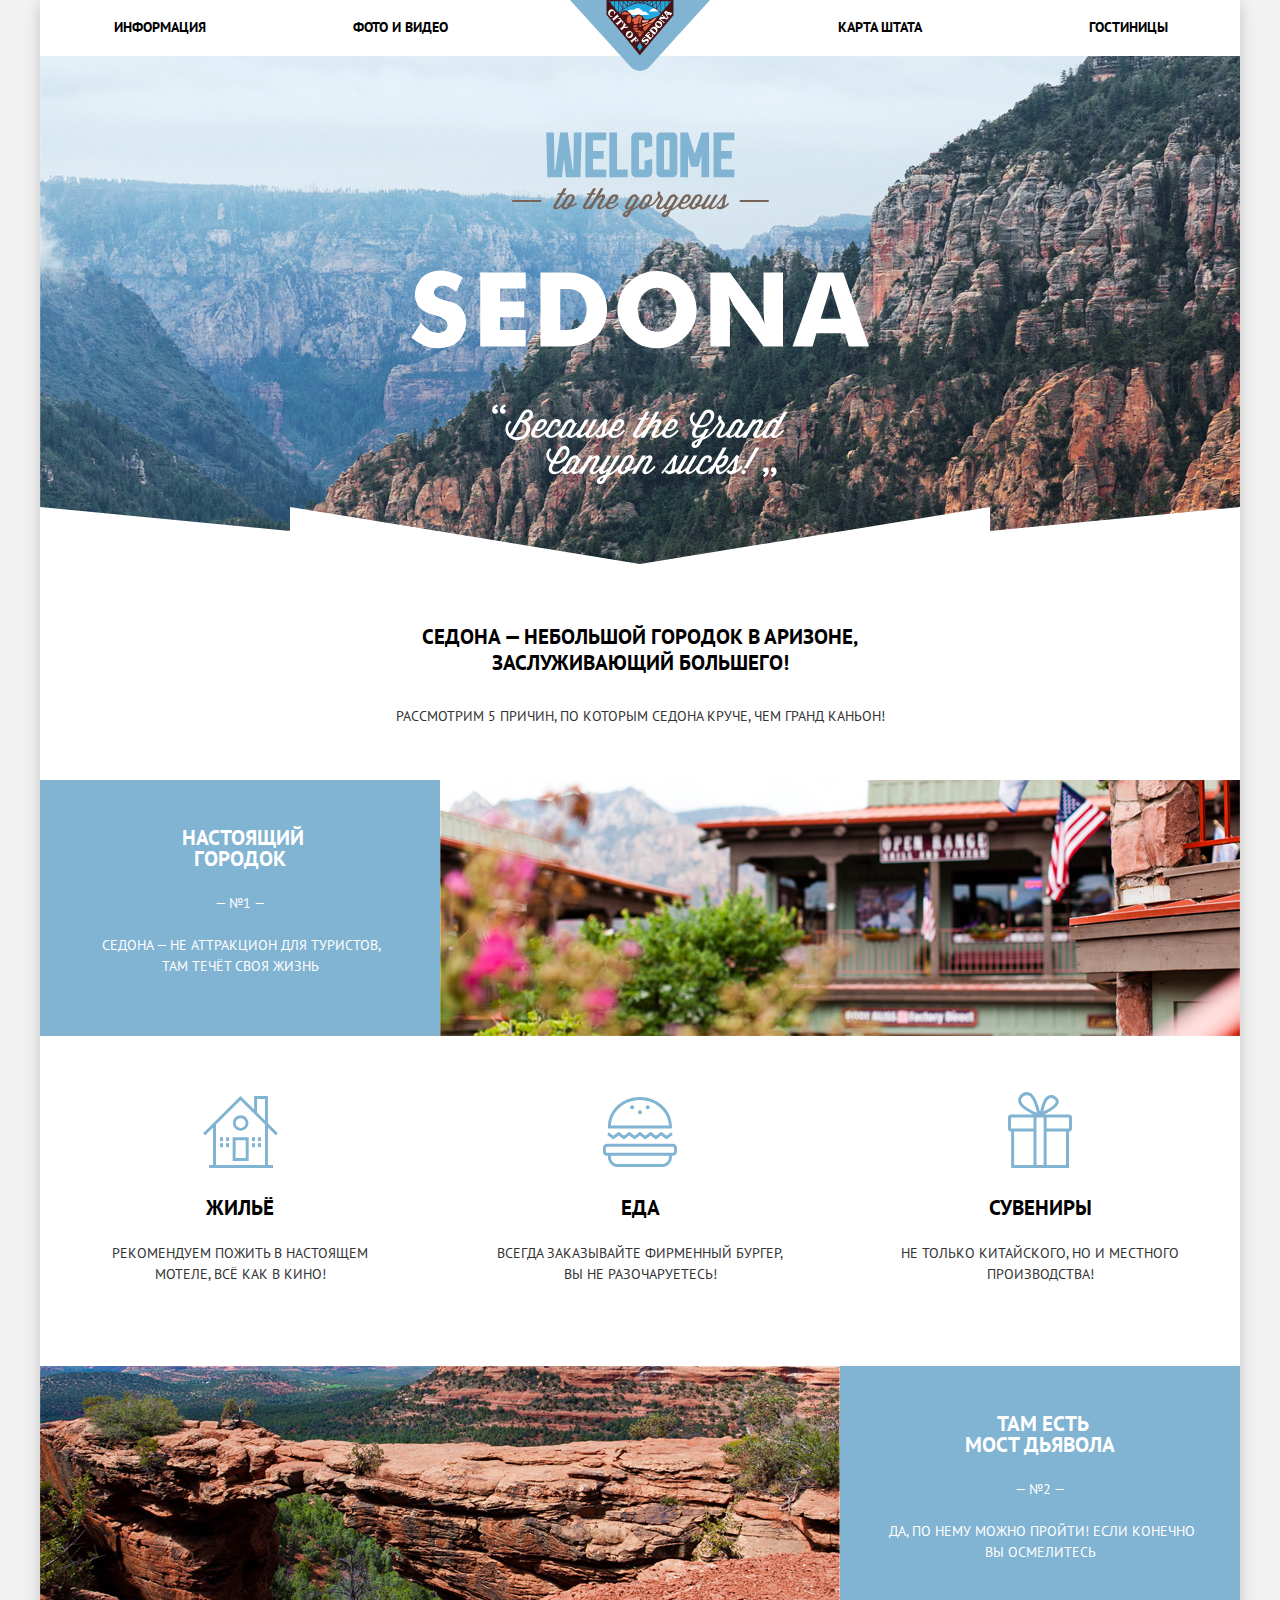
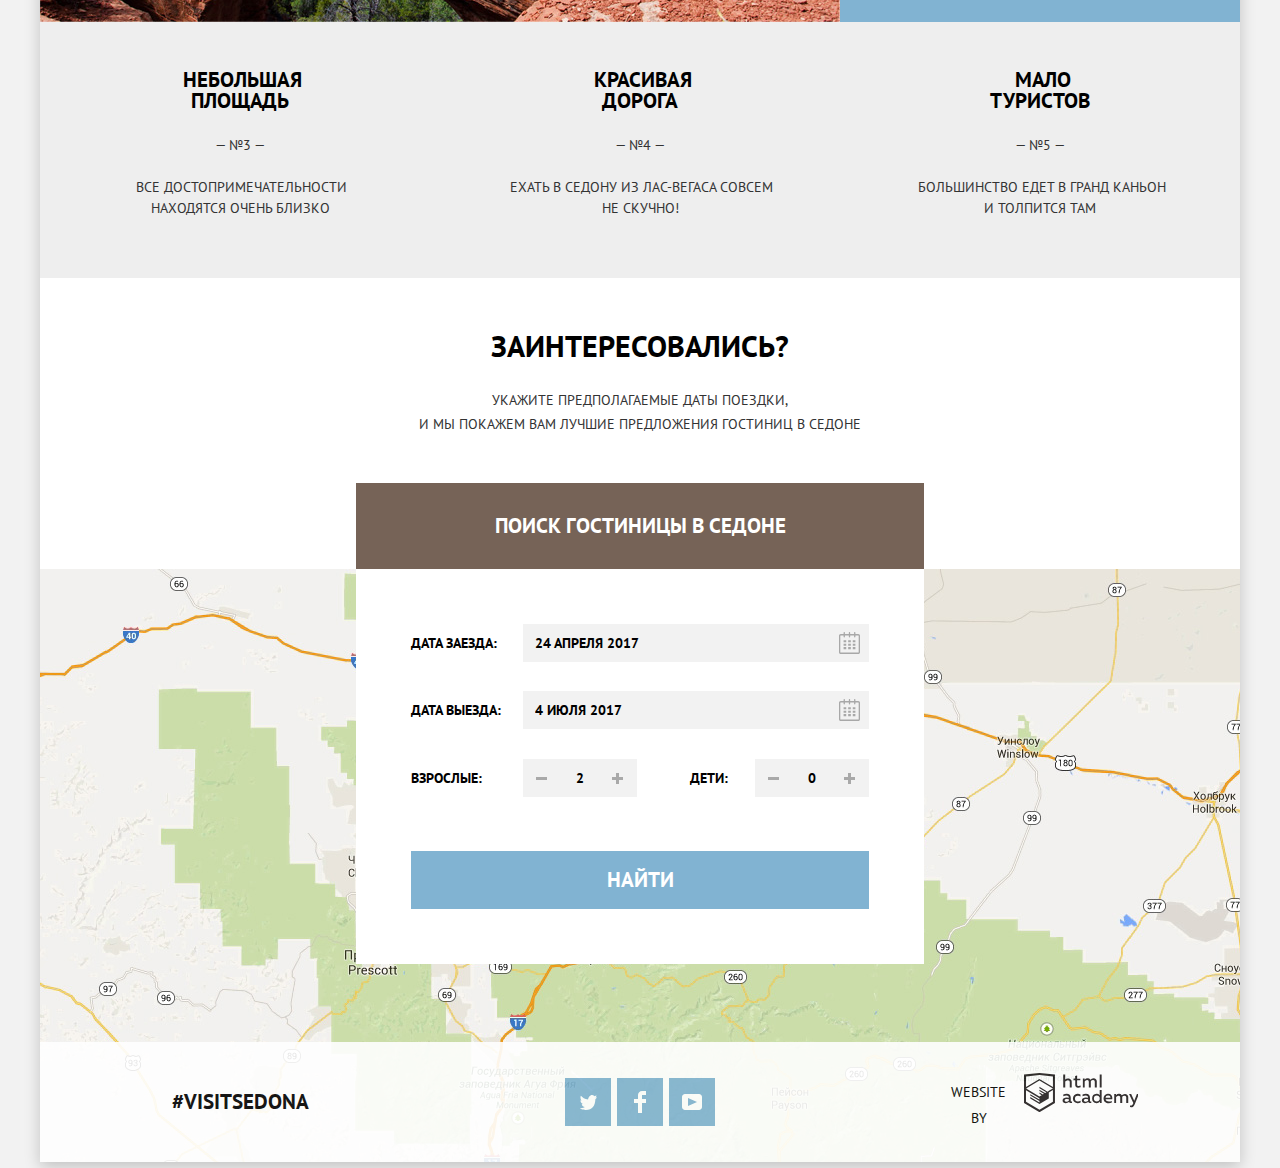
==== index.html @ 873752dc "Д/з Оформление контента" ====
<!DOCTYPE html>
<html lang="ru">

<head>
    <meta charset="utf-8">
    <title>HTML Academy: Седона</title>
    <link href="https://fonts.googleapis.com/css?family=PT+Sans:400,700&amp;subset=cyrillic" rel="stylesheet">
    <link href="css/normalize.css" rel="stylesheet">
    <link rel="stylesheet" href="css/style.css">
</head>

<body>
    <div class="page-wrapper">
        <header class="main-header">
            <nav class="main-navigation">
                <a class="main-header-logo">
                    <img src="img/logo.svg" width="140" height="71" alt="Логотип Sedona">
                </a>
                <ul class="site-navigation">
                    <li><a href="info.html">Информация</a></li>
                    <li><a href="photo-video.html">Фото и видео</a></li>
                    <li><a href="map-of-state.html">Карта штата</a></li>
                    <li><a href="hotels.html">Гостиницы</a></li>
                </ul>

            </nav>
        </header>

        <main class="container">
            <h1 class="visually-hidden">Sedona</h1>
            <div class="welcome-img"><img src="img/sedona.svg" width="459" height="353"
                    alt="Welcome to the Gorgeous! Sedona. Because the Grand Canyon sucks"></div>

            <section class="main-features">
                <b>Седона — небольшой городок в Аризоне,<br> заслуживающий большего!</b>
                <h2>Рассмотрим 5 причин, по которым Седона круче, чем гранд каньон!</h2>
                <ol class="features-list">
                    <li class="main-features-list real-town">
                        <div class="feature">
                            <h3>Настоящий <br>городок</h3>
                            <b class="list-number">— №1 —</b>
                            <p>Седона — не аттракцион для туристов, <br>там течёт своя жизнь</p>
                        </div>
                        <img src="img/photo1.jpg" width="800" height="256" alt="Фото Sedona">
                        <ul class="sublists">
                            <li class="main-features-house">
                                <h4>Жильё</h4>
                                <!--Здесь будет фоновая картинка - иконка.-->
                                <p>Рекомендуем пожить в настоящем мотеле, всё как в кино!</p>
                            </li>
                            <li class="main-features-food">
                                <h4>Еда</h4>
                                <!--Здесь будет фоновая картинка - иконка.-->
                                <p>Всегда заказывайте фирменный бургер, вы не разочаруетесь!</p>
                            </li>
                            <li class="main-features-gift">
                                <h4>Сувениры</h4>
                                <!--Здесь будет фоновая картинка - иконка.-->
                                <p>Не только китайского, но и местного производства!</p>
                            </li>
                        </ul>
                    </li>
                    <li class="main-features-list bridge">
                        <div class="feature">
                            <h3>Там есть <br>Мост дьявола</h3>
                            <b class="list-number">— №2 —</b>
                            <p>Да, по нему можно пройти! Если конечно <br>вы осмелитесь</p>
                        </div>
                        <img src="img/photo2.jpg" width="800" height="256" alt="Фото Мост дьявола">
                    </li>
                    <li class="main-features-list small-area">
                        <div class="feature">
                            <h3>Небольшая <br>площадь</h3>
                            <b class="list-number-black">— №3 —</b>
                            <p>Все достопримечательности <br>находятся очень близко</p>
                        </div>
                    </li>
                    <li class="main-features-list road">
                        <div class="feature">
                            <h3>Красивая <br>дорога</h3>
                            <b class="list-number-black">— №4 —</b>
                            <p>Ехать в Седону из Лас-Вегаса совсем <br>не скучно!</p>
                        </div>
                    </li>
                    <li class="main-features-list tourists">
                        <div class="feature">
                            <h3>Мало <br>туристов</h3>
                            <b class="list-number-black">— №5 —</b>
                            <p>Большинство едет в гранд каньон <br>и толпится там</p>
                        </div>
                    </li>
                </ol>

            </section>
            <section class="main-booking">
                <b>Заинтересовались?</b>
                <p>Укажите предполагаемые даты поездки,<br> и мы покажем вам лучшие предложения гостиниц в Седоне
                </p>
                <button type="button" class="button button-open-form">Поиск гостиницы в Седоне</button>



                <form action="https://echo.htmlacademy.ru" method="post" class="main-booking-form">
                    <div class="date-arrival">
                        <label for="date-arrival">Дата заезда:</label>
                        <input type="text" name="date-arrival" id="date-arrival" value="24 апреля 2017"
                            placeholder="24 апреля 2017">
                        <button type="button" class="button-calendar"
                            aria-label="Открыть календарь для выбора даты заезда">
                            <svg xmlns="http://www.w3.org/2000/svg" width="21" height="22" viewBox="0 0 21 22">
                                <path
                                    d="M19.251 2.025h-2.845V.648c0-.381-.294-.689-.656-.689-.363 0-.656.308-.656.689v1.377h-3.938V.648c0-.381-.294-.689-.655-.689-.363 0-.657.308-.657.689v1.377H5.906V.648c0-.381-.294-.689-.656-.689-.363 0-.657.308-.657.689v1.377H1.75C.784 2.025 0 2.847 0 3.862v16.302C0 21.179.784 22 1.75 22h17.501c.966 0 1.749-.821 1.749-1.836V3.862c0-1.015-.783-1.837-1.749-1.837zm.437 18.139a.448.448 0 0 1-.437.459H1.75a.45.45 0 0 1-.438-.459V3.862a.45.45 0 0 1 .438-.459h2.844v1.378c0 .381.294.689.657.689.362 0 .656-.308.656-.689V3.403h3.938v1.378c0 .381.294.689.657.689.361 0 .655-.308.655-.689V3.403h3.938v1.378c0 .381.293.689.656.689.362 0 .656-.308.656-.689V3.403h2.845c.241 0 .437.206.437.459v16.302z" />
                                <path
                                    d="M4.594 8.225h2.625v2.066H4.594zM4.594 11.668h2.625v2.067H4.594zM4.594 15.112h2.625v2.066H4.594zM9.188 15.112h2.625v2.066H9.188zM9.188 11.668h2.625v2.067H9.188zM9.188 8.225h2.625v2.066H9.188zM13.781 15.112h2.625v2.066h-2.625zM13.781 11.668h2.625v2.067h-2.625zM13.781 8.225h2.625v2.066h-2.625z" />
                                </svg>
                        </button>
                    </div>
                    <div class="date-departure">
                        <label for="date-departure">Дата выезда:</label>
                        <input type="text" name="date-departure" id="date-departure" value="4 июля 2017"
                            placeholder="4 июля 2017">
                        <button type="button" class="button-calendar"
                            aria-label="Открыть календарь для выбора даты выезда">
                            <svg xmlns="http://www.w3.org/2000/svg" width="21" height="22" viewBox="0 0 21 22">
                                <path
                                    d="M19.251 2.025h-2.845V.648c0-.381-.294-.689-.656-.689-.363 0-.656.308-.656.689v1.377h-3.938V.648c0-.381-.294-.689-.655-.689-.363 0-.657.308-.657.689v1.377H5.906V.648c0-.381-.294-.689-.656-.689-.363 0-.657.308-.657.689v1.377H1.75C.784 2.025 0 2.847 0 3.862v16.302C0 21.179.784 22 1.75 22h17.501c.966 0 1.749-.821 1.749-1.836V3.862c0-1.015-.783-1.837-1.749-1.837zm.437 18.139a.448.448 0 0 1-.437.459H1.75a.45.45 0 0 1-.438-.459V3.862a.45.45 0 0 1 .438-.459h2.844v1.378c0 .381.294.689.657.689.362 0 .656-.308.656-.689V3.403h3.938v1.378c0 .381.294.689.657.689.361 0 .655-.308.655-.689V3.403h3.938v1.378c0 .381.293.689.656.689.362 0 .656-.308.656-.689V3.403h2.845c.241 0 .437.206.437.459v16.302z" />
                                <path
                                    d="M4.594 8.225h2.625v2.066H4.594zM4.594 11.668h2.625v2.067H4.594zM4.594 15.112h2.625v2.066H4.594zM9.188 15.112h2.625v2.066H9.188zM9.188 11.668h2.625v2.067H9.188zM9.188 8.225h2.625v2.066H9.188zM13.781 15.112h2.625v2.066h-2.625zM13.781 11.668h2.625v2.067h-2.625zM13.781 8.225h2.625v2.066h-2.625z" />
                                </svg>
                        </button>
                    </div>
                    <div class="booking-number">
                        <div class="booking-adults">
                            <label for="booking-adults">Взрослые:</label>
                            <button type="button" class="button-minus"
                                aria-label="Уменьшить количество проживающих взрослых">-</button>
                            <input type="text" min="1" name="booking-adults" id="booking-adults" value="2"
                                placeholder="2">
                            <button type="button" class="button-plus"
                                aria-label="Увеличить количество проживающих взрослых">+</button>
                        </div>
                        <div class="booking-kids">
                            <label for="booking-kids">Дети:</label>
                            <button type="button" class="button-minus"
                                aria-label="Уменьшить количество проживающих детей">-</button>
                            <input type="text" min="0" name="booking-kids" id="booking-kids" value="0" placeholder="0">
                            <button type="button" class="button-plus"
                                aria-label="Увеличить количество проживающих детей">+</button>
                        </div>
                    </div>
                    <button class="button button-search" type="submit">Найти</button>

                </form>


            </section>
            <img src="img/map.jpg" width="1200" height="593" alt="Карта Sedona">

        </main>

        <footer class="main-footer">
            <div class="link-visit">
                <a class="footer-link" title="посмотреть информацию по хештегу" href="#">#visitSEDONA</a>
            </div>
            <ul class="footer-social">
                <li><a class="social-button" title="Наш аккаунт в twitter" href="#"
                        aria-label="Наш аккаунт в twitter"></a></li>
                <li><a class="social-button" title="Наша страница в facebook" href="#"
                        aria-label="Наша страница в facebook"></a></li>
                <li><a class="social-button" title="Наш канал на YouTube" href="#"
                        aria-label="Наш канал на YouTube"></a></li>
            </ul>


            <div class="footer-copyright">
                <b>Website by</b>
                <a class="footer-img-link" title="Профессиональный HTML и CSS, уровень 1"
                    href="https://htmlacademy.ru/intensive/htmlcss">
                    <svg class="htmlacademy" id="Layer_1" data-name="Layer 1" xmlns="http://www.w3.org/2000/svg"
                        viewBox="0 0 108.08 36.85">
                        <title>логотип htmlacademy</title>
                        <path
                            d="M44.61,26.88a2,2,0,0,0,.55-0.1v1.33a3.25,3.25,0,0,1-1.18.21,1.67,1.67,0,0,1-1.67-1,4.84,4.84,0,0,1-3.14,1.08c-1.51,0-2.91-.83-2.91-2.55,0-2.13,2-2.79,3.71-2.79a11.08,11.08,0,0,1,2.17.25v-0.3c0-1-.76-1.77-2.19-1.77a7.42,7.42,0,0,0-3,.64v-1.7a10.21,10.21,0,0,1,3.19-.55c2.36,0,3.81,1.12,3.81,3.65v3a0.54,0.54,0,0,0,.49.59h0.17Zm-6.44-1.13A1.35,1.35,0,0,0,39.63,27h0.11a3.39,3.39,0,0,0,2.41-1V24.58a9.72,9.72,0,0,0-1.81-.21c-1,0-2.16.33-2.16,1.38h0Zm12.36-6.11a5,5,0,0,1,2.57.64V22a4.08,4.08,0,0,0-2.3-.7,2.75,2.75,0,1,0,0,5.49,5,5,0,0,0,2.43-.64v1.71a6.27,6.27,0,0,1-2.76.57A4.21,4.21,0,0,1,46,24.51q0-.21,0-0.41a4.32,4.32,0,0,1,4.18-4.46h0.38Zm12.17,7.24a2,2,0,0,0,.55-0.1v1.33a3.25,3.25,0,0,1-1.18.21,1.67,1.67,0,0,1-1.67-1,4.84,4.84,0,0,1-3.14,1.08c-1.51,0-2.91-.83-2.91-2.55,0-2.13,2-2.79,3.71-2.79a11.08,11.08,0,0,1,2.17.25v-0.3c0-1-.76-1.77-2.19-1.77a7.42,7.42,0,0,0-3,.64v-1.7a10.21,10.21,0,0,1,3.19-.55c2.36,0,3.81,1.12,3.81,3.65v3a0.54,0.54,0,0,0,.49.59h0.17Zm-6.44-1.13A1.35,1.35,0,0,0,57.73,27h0.11a3.39,3.39,0,0,0,2.41-1V24.58a9.72,9.72,0,0,0-1.81-.21c-1.06,0-2.16.33-2.16,1.38h0ZM73,16V28.2H71.35V26.88a3.88,3.88,0,0,1-3.19,1.54,4.4,4.4,0,0,1,0-8.78,3.81,3.81,0,0,1,3,1.3V16H73Zm-4.53,5.22a2.76,2.76,0,1,0,0,5.52A2.86,2.86,0,0,0,71.15,25V23A2.91,2.91,0,0,0,68.49,21.27ZM79,19.64c3.31,0,4.46,2.68,3.92,5.09H76.7c0.21,1.5,1.67,2.11,3.19,2.11a6.11,6.11,0,0,0,2.64-.59v1.6a7.14,7.14,0,0,1-3,.57C77,28.42,74.78,27,74.78,24a4.18,4.18,0,0,1,4-4.39H79Zm0.09,1.54a2.28,2.28,0,0,0-2.44,2.1v0.06H81.3A2,2,0,0,0,79.13,21.18Zm5.73,7V19.87h1.65v1a3.81,3.81,0,0,1,2.78-1.27A2.86,2.86,0,0,1,91.89,21a4.12,4.12,0,0,1,2.91-1.33A3.06,3.06,0,0,1,98,23V28.2h-1.9V23.05a1.59,1.59,0,0,0-1.42-1.75H94.42a2.8,2.8,0,0,0-2.07,1.12V28.2h-1.9V23.05A1.59,1.59,0,0,0,89,21.31H88.8a3,3,0,0,0-2.21,1.29v5.63H84.86Zm21.31-8.33h1.9l-3.91,9.46c-0.9,2.17-2.09,2.86-3.35,2.86a4.76,4.76,0,0,1-1.1-.14V30.46a2.86,2.86,0,0,0,.85.12c0.9,0,1.58-.64,2.07-1.9l0.17-.42-4-8.4h2l2.86,6.29ZM38.73,1.46V6.22a3.81,3.81,0,0,1,2.7-1.14,3.25,3.25,0,0,1,3.44,3.4v5.15H43V8.72a1.81,1.81,0,0,0-1.61-2h-0.3a2.93,2.93,0,0,0-2.32,1.39v5.52h-1.9V1.46h1.9ZM49.94,2.31v3h3V6.91h-3v3.81c0,1.1.5,1.46,1.58,1.46a4.49,4.49,0,0,0,1.69-.33v1.6A6.8,6.8,0,0,1,51,13.8a2.55,2.55,0,0,1-2.86-2.74V6.89H46.58V5.26h1.5V2.74Zm5.4,11.31V5.28H57v1A3.81,3.81,0,0,1,59.77,5a2.86,2.86,0,0,1,2.6,1.33A4.12,4.12,0,0,1,65.28,5,3.06,3.06,0,0,1,68.44,8.4v5.21h-1.9V8.46a1.59,1.59,0,0,0-1.42-1.75H64.89a2.8,2.8,0,0,0-2.07,1.12v5.78h-1.9V8.46A1.59,1.59,0,0,0,59.5,6.71H59.27A3,3,0,0,0,57.06,8v5.63H55.34ZM71.17,1.45H73V13.6H71.17V1.45ZM14.71,0H14.55L0,1.54V28.21l14.55,8.66,14.55-8.66V1.54Zm12.5,27.1L14.55,34.64,1.9,27.12V16.18l12.59,7.5V25L5.86,19.9v1.31l8.68,5.21v1.39L5.87,22.65V24l8.68,5.21,8.75-5.24V18.31L27.2,16V27.12Zm0-12.53-3.48,2-1.6,1L14.51,13v1.31L21,18.23H21l-0.14.09-1,.54-5.37-3.2V17l4.24,2.52-1,.67-3.2-1.9v1.31l2.1,1.24L14.5,22.1,2,14.65,14.51,7.11Zm0-1.32L14.49,5.76,1.91,13.25v-10L14.56,1.92,27.21,3.25v10h0Z"
                            transform="translate(0 -0.02)" />
                    </svg>

                </a>
            </div>

        </footer>
    </div>


</body>

</html>
---- css/style.css ----
body {
  margin: 0;
  padding: 0;

  font-family: "PT Sans", Arial, sans-serif;
  font-size: 14px;
  line-height: 21px;
  font-weight: 400;
  color: #333333;
  text-transform: uppercase;
  text-align: center;

}
a {
  text-decoration: none;
}

.visually-hidden {
  position: absolute;
  clip: rect(0 0 0 0);
  width: 1px;
  height: 1px;
  margin: -1px;
}

 .page-wrapper {
   position: relative;
   margin: 0 auto;
   background-color: #fff;
   width: 1200px;
   box-shadow: 
   0 5px 15px 0 rgba(0, 1, 1, 0.2),
   0 5px 0 40px #f2f2f2;
   
 }

/*Хедер*/

.main-header-logo {
 position: absolute;
 z-index: 6;
 left: 50%;
 width: 140px;
 height: 71px;
 margin-left: -70px;
}

.main-navigation {
  display: block;
  font-size: 14px;
  line-height: 26px;
  font-weight: 700;
  color: #000000;
  min-height: 56px;

}

.site-navigation {
  display: flex;
  align-items: center;
  list-style: none;
  margin: 0;
  padding: 0;
  
}
.site-navigation li {
  box-sizing: border-box;
  width: 240px;
  text-align: center;
  padding-top: 14px;
  padding-bottom: 16px;
  
}

.site-navigation li:nth-child(4) {
  padding-left: 16px;
  
}
.site-navigation li:nth-child(3) {
  margin-left: 240px;
  
}

.site-navigation a {
  color: #000000;
}

.site-navigation a:hover,
.site-navigation a:focus {
  color: #81b3d2;
}

.site-navigation a:active {
  color: rgba(0, 0, 0, 0.3);
}

/*main*/

.welcome-img {
  position: relative;
  background-color: #dbeaf2;
  background-image: url("../img/background-photo.jpg");
  background-position: center -56px;
  background-repeat: no-repeat;
  height: 432px;
  padding-top: 76px;
 

  
}
.welcome-img img {
  display: block;
  width: 459px;
  height: 353px;
  margin-left: auto;
  margin-right: auto;
}

.welcome-img::after {
  content: "";
  position: absolute;
  bottom: 0;
  z-index: 5;
  width: 100%;
  height: 57px;
  left: 0;
  background-image: url("../img/polygon-maska.svg");
  background-size: 100% 57px;
  background-repeat: no-repeat;
}


.main-features {
  background-color: #ffffff;
  padding-top: 60px;
  display: flex;
  flex-direction: column;
  width: 1200px;
}

.main-features b {
  font-size: 21px;
  line-height: 26px;
  font-weight: 700;
  color: #000000;
 
}

.main-features h2 {
  font-size: 14px;
  line-height: 26px;
  font-weight: 400;
  color: #333333;
  margin-top: 27px;
  margin-bottom: 51px;

}
.main-features-list,
.sublists li {
  list-style: none;
}

.main-features-list {

  display: flex;
  flex-wrap: wrap;
  min-height: 256px;
  
}

.feature {
  width: 400px;
  box-sizing: border-box;
  padding-top: 26px;
  
  text-align: center;

}

.feature h3 {
  text-indent: 5px;

}

.feature b {
  display: inline-block;
  margin-top: 3px;
  margin-bottom: 7px;
  
}


.feature p {
  text-indent: 3px;

}


.features-list {
  margin: 0;
  padding: 0;
  list-style: none;
  display: flex;
  flex-wrap: wrap;
  width: 1200px;

}


.bridge .feature {
  order: 1;
}

.sublists {
  display: flex;
  width: 1200px;
  margin: 0;
  padding: 0;
  list-style: none;
  min-height: 330px;
}

.features-list li:nth-child(1).main-features-list,
.features-list li:nth-child(2).main-features-list {
  background-color: #81b3d2;
  color: #ffffff;
}


b.list-number {
  color: #ffffff;
  font-size: 14px;
  line-height: 21px;
  font-weight: 400;
}

b.list-number-black {
  color: #333333;
  font-size: 14px;
  line-height: 21px;
  font-weight: 400;
}

.main-features-list h3 {
  font-size: 21px;
  line-height: 21px;
  font-weight: 700;
  
}

li.main-features-list:nth-child(n+3) h3 {
  color: #000000;
}


.sublists li,
.main-features-list ul  {
  color: #333333;
  background-color: #ffffff;
}
.sublists h4 {
  display: inline-block;
  margin: 0;
  padding: 0;
  margin-top: 161px;
  margin-bottom: 25px;
  font-size: 21px;
  line-height: 21px;
  font-weight: 700;
  color: #000000;
  width: 150px;
}

.sublists p {
  display: inline-block;
  margin: 0;
  padding: 0;
  width: 290px;
  
  
}

.main-features-house {
  background-image: url("../img/housing.svg");
  background-repeat: no-repeat;
  background-position: center 60px;
}
.main-features-food {
  background-image: url("../img/gifts.svg");
  background-repeat: no-repeat;
  background-position: center 61px;
}
.main-features-gift {
  background-image: url("../img/food.svg");
  background-repeat: no-repeat;
  background-position: center 56px;
}

.small-area,
.road,
.tourists {
  background-color: #eeeeee;
}
.main-booking {
  position: relative;
  margin: 0 auto;
  padding-top: 50px;
  width: 568px;
  
}

.main-booking b {
  font-size: 30px;
  line-height: 36px;
  font-weight: 700;
  color: #000000;
}

.main-booking>p {
  line-height: 24px;
  display: inline-block;
  padding-top: 10px;
  padding-bottom: 33px;
}


/*Форма на главной*/

.button {
  font: inherit;
  text-align: center;
  vertical-align: middle;
  text-transform: uppercase;
  font-size: 21px;
  line-height: 26px;
  font-weight: 700;
  color: #ffffff;
  border: none;
}

.button-open-form {
  width: 568px;
  height: 86px;
  background-color: #766357;
}

.button-open-form:hover,
.button-open-form:focus {
  background-color: #604e43;
}

.button-open-form:active {
  background-color: #503e33;
  color: rgba(255, 255, 255, 0.3);
}

.main-booking-form {
  position: absolute;
  display: flex;
  flex-direction: column;
  box-sizing: border-box;
  width: 100%;
  min-height: 395px;
  background-color: #ffffff;
  font: inherit;
  font-size: 14px;
  line-height: 26px;
  font-weight: 700;
  text-align: left;
  color: #000000;
  padding: 55px;
}



.date-arrival {
  position: relative;
  display: flex;
  justify-content: space-between;
  align-items: center;
  margin-bottom: 29px;
}


.date-departure {
  position: relative;
  display: flex;
  justify-content: space-between;
  align-items: center;
  margin-bottom: 30px;
}

.date-arrival input,
.date-departure input {
  font: inherit;
  font-size: 14px;
  line-height: 26px;
  font-weight: 700;
  text-align: left;
  color: #000000;
  text-transform: uppercase;
  background-color: #f2f2f2;
  width: 346px;
  height: 38px;
  padding-left: 12px;
  border: none;
  box-sizing: border-box;
}


.date-arrival input:hover,
.date-departure input:hover {
  background-color: #ebebeb;
  border: none;
}

.date-arrival input:focus,
.date-departure input:focus {
  background-color: #ffffff;
  border: 2px solid #e5e5e5;
  outline-color: #e5e5e5;
}

.button-calendar {
  position: absolute;
  top: 7px;
  right: 3px;
  background-color: #f2f2f2;
  outline-color: #e5e5e5;
  opacity: 0.3;
  background-position: center center;
  border: none;
}

.button-calendar:hover {
  opacity: 1;
  }

.button-calendar:active {
  fill: #81b3d2;
}

.booking-number {
  display: flex;
  margin-bottom: 54px;
  justify-content: space-between;
  

}
.booking-adults label {
  width: 112px;
}

.booking-kids label {
  width: 65px;
}

.booking-adults {
  display: flex;
 align-items: center;
  
}

.booking-kids {
  display: flex;
  align-items: center;
  
}

.booking-adults input,
.booking-kids input {
  font: inherit;
  font-size: 14px;
  line-height: 26px;
  font-weight: 700;
  text-align: center;
  color: #000000;
  text-transform: uppercase;
  background-color: #f2f2f2;
  width: 38px;
  height: 38px;
  border: none;
  padding: 0;

}

.booking-adults input:hover,
.booking-kids input:hover {
  background-color: #ebebeb;
  border: none;
}

.booking-adults input:focus,
.booking-kids input:focus {
  background-color: #ffffff;
  border: 2px solid #e5e5e5;
  outline-color: #e5e5e5;
}

.button-minus,
.button-plus {
  position: relative;
  width: 38px;
  height: 38px;
  color: rgba(0, 1, 1, 0.2);
  background-color: #f2f2f2;
  font-size: 0;
  font-weight: 700;
  border: none;
  margin: 0;

}

.button-minus::before,
.button-plus::before,
.button-plus::after  {
content: "";
position: absolute;
left: 13px;
top: 18px;
width: 11px;
height: 3px;
background-color: #a9a9a9;
}


.button-plus::after {
    transform: rotate(90deg);
    }

.button-minus:hover::before,
.button-plus:hover::before,
.button-plus:hover::after {
  background-color: #000000;
 
}

.button-minus:active::before,
.button-plus:active::before,
.button-plus:active::after  {
  background-color: #81b3d2;
  
}

.button-minus:active,
.button-plus:active {
  outline-color: #f2f2f2;
}

.button-search {
  width: 458px;
  height: 58px;
  background-color: #81b3d2;
  
}

.button-search:hover,
.button-search:focus {
  background-color: #669ec0;
  
}

.button-search:active {
  background-color: #5496bd;
  color: rgba(255, 255, 255, 0.3);
  
}


/*Футер*/

.main-footer {
  display: flex;
  background-color: #ffffff;
  opacity: 0.9;
  width: 1200px;
  min-height: 120px;
  align-items: center;
  margin-top: -126px;
}
.link-visit {
  width: 400px;

}


.footer-social {
  margin: 0;
  padding: 0;
  display: flex;
  width: 400px;
  list-style: none;
  justify-content: center;
}

.footer-copyright {
  display: flex;
  width: 400px;
  justify-content: center;
  
  
}

a.footer-link {
  font-size: 21px;
  line-height: 26px;
  font-weight: 700;
  color: #000000;
}

.footer-social li {
  list-style: none;
  background-color: #81b3d2;
  width: 46px;
  height: 48px;
  position: relative;
}

.footer-social li:hover,
.footer-social li:focus {
  background-color: #669ec0;
  

}

.footer-social li:active {
  background-color: #5496bd;
 
}


.footer-social li:nth-child(1)::before {
  content: "";
  position: absolute;
  background-image: url("../img/twitter.svg");
  background-repeat: no-repeat;
  background-position: center;
  width: 46px;
  height: 48px;
  left: 0;
  top: 0;
  
}

.footer-social li:nth-child(2)::before {
  content: "";
  position: absolute;
  background-image: url("../img/fb-icon.svg");
  background-repeat: no-repeat;
  background-position: center;
  width: 46px;
  height: 48px;
  left: 0;
  top: 0;
  
}

.footer-social li:nth-child(3)::before {
  content: "";
  position: absolute;
  background-image: url("../img/youtube.svg");
  background-repeat: no-repeat;
  background-position: center;
  width: 46px;
  height: 48px;
  left: 0;
  top: 0;
  
}

.footer-social li:active::before {
  opacity: 0.3;
}

.footer-social li:nth-child(2) {
  margin-left: 6px;
  margin-right: 6px;

}

.footer-copyright b {
  font-size: 14px;
  line-height: 26px;
  font-weight: 400;
  color: #000000;
  width: 74px;
  margin-top: 6px;
  margin-right: 8px;
}

a.footer-img-link {
  width: 115px;
  height: 41px;
  }

  .htmlacademy {
    fill: #231f20;
    }
   
    .htmlacademy:hover {
      fill: #81b3d2;
      }
  
      .htmlacademy:active {
      fill: #bdbbbc;
      }



/*hotels.html*/
/*хедер*/
 
.site-navigation-current a,
.site-navigation-current a:hover,
.site-navigation-current a:focus,
.site-navigation-current a:active {
  color: #766357;
}

/*форма выбора отеля*/

.form-choice-hotel {
  display: flex;
  font-size: 14px;
  line-height: 21px;
  font-weight: 400;
  color: #ffffff;
  background-color: #345568;
  background-image: url("../img/filter-background.jpg");
  background-repeat: no-repeat;
  background-position: 0 -66px; 
  
  width: 1200px;
  height: 189px;
  padding-top: 27px;
}


.form-choice-hotel fieldset {
  margin: 0;
  padding: 0;
  margin-inline-start: 0;

  display: flex;
  flex-direction: column;
  border: none;
    
 }

 .form-choice-hotel fieldset:nth-child(1) {
  margin-left: 72px;
  padding-top: 25px;
  
  width: 240px;
  text-align: left;
 }


 .form-choice-hotel fieldset:nth-child(2) {
  margin-left: 15px;
  padding-top: 25px;
  width: 240px;
  text-align: left;
 }
 .form-choice-hotel fieldset:nth-child(3) {
  margin-left: 244px;
  width: 240px;
  
 }

.form-choice-hotel legend {
  font-size: 16px;
  line-height: 21px;
  font-weight: 700;
  text-align: left;
}

/*чекбоксы*/
.checkboxes {
  margin-bottom: 25px;
  position: relative;
}


.infrastructure .checkbox {
  
  padding-left: 39px;
  cursor: pointer;
}

.housing-type .checkbox {
  
  padding-left: 41px;
  cursor: pointer;
}

.checkboxes input[type="checkbox"] + .checkbox-indicator {
  position: absolute;
  top: -1px;
  left: 0;

  width: 23px;
  height: 23px;
  background-image: url("../img/checkbox-off.svg");
  
  }

/*стили чекбоксов при выборе*/
.checkboxes input[type="checkbox"]:checked + .checkbox-indicator {
  position: absolute;
  top: -1px;
  left: 0;

  width: 27px;
  height: 23px;
  background-image: url("../img/checkbox-on.svg");
  
  }

/*стили чекбоксов при блокировании*/
.checkboxes input[type="checkbox"]:disabled + .checkbox-indicator {
  position: absolute;
  top: -1px;
  left: 0;

  width: 23px;
  height: 23px;
  background-image: url("../img/checkbox-off-disabled.svg");
}

.checkboxes input[type="checkbox"]:disabled:checked + .checkbox-indicator {
  position: absolute;
  top: -1px;
  left: 0;

  width: 27px;
  height: 23px;
  background-image: url("../img/checkbox-on-disabled.svg");
}

/*Стили для ползунка*/

.filter-range {
  width: 317px;
  padding-top: 10px;
  color: #ffffff;
  text-transform: uppercase;
}

.price-controls {
  position: relative;
  margin-left: -1px;
  height: 32px;
  margin-bottom: 20px;
  font-size: 0;
  border: 2px solid #ffffff;
  border-radius: 2px;
}

.price-controls::after {
  content: "";
  position: absolute;
  top: 5px;
  left: 50%;
  width: 2px;
  height: 22px;

  background: #ffffff;
  
}

.price-controls label {
  display: inline-block;

  font-size: 14px;
  line-height: 21px;
  vertical-align: middle;
  padding-top: 5px;
  cursor: pointer;
}

.price-controls .min-price,
.price-controls .max-price {
  width: 113px;
  padding-left: 42px;
}


.price-controls .max-price {
  width: 128px;
  padding-left: 27px;
}

.price-controls input {
  width: 50px;
  margin: 0;

  color: inherit;
  font: inherit;

  background: none;
  border: none;
}

.range-controls {
  position: relative;

  margin-bottom: 32px;
}

.range-controls .scale {
  height: 2px;

  background: rgba(255, 255, 255, 0.3);
}

.range-controls .bar {
  width: 80%;
  height: 2px;

  background: #ffffff;
}

.range-toggle {
  position: absolute;
  top: -9px;
  width: 4px;
  height: 4px;

  background: #ababab;
  border: 8px solid #ffffff;
  border-radius: 50%;
  box-shadow: 0 2px 1px 0 rgba(0, 1, 1, 0.2);
  cursor: pointer;
}

.range-toggle:hover {
  border: 9px solid #ffffff;
}

.range-toggle-min {
  left: 0;
}

.range-toggle-max {
  left: 252px;
}

.btn-transparent {
  display: block;
  margin-left: 84px;
  padding: 6px 34px;
  box-sizing: border-box;
  width: 137px;

  font-size: 14px;
  line-height: 20px;
  color: #ffffff;
  text-transform: uppercase;

  background: transparent;
  border: 2px solid #ffffff;
  border-radius: 2px;
  cursor: pointer;
}

.btn-transparent:hover {
  color: #000000;

  background: #ffffff;
}

/*Стили для ползунка

.filter {
    margin: 0 auto;
    padding: 0;
    padding-top: 12px;
    width: 300px;
    border: none;
    border-radius: 3px;
  }
  
  .filter-range-wrapper {
    margin-bottom: 10px;
    padding: 20px 18px;
    border-radius: 3px;
    background-color: transparent;
  }
  
  .filter-range {
    position: relative;
  }
  
  .filter-range-scale {
    height: 2px;
    background-color: #d7dcde;
  }
  
  .filter-range-bar {
    height: 2px;
    width: 75%;
    background-color: #ffffff;
  }
  
  .filter-range-handle {
    position: absolute;
    top: 50%;
    left: 0%;
    transform: translateY(-50%);
    width: 4px;
    height: 4px;
    box-sizing: content-box;
    padding: 0;
    border: 8px solid #ffffff;
    border-radius: 50%;
    background-color: #b7b7b7;
    cursor: pointer;
  }

  .filter-range-handle:hover {
    border: 9px solid #ffffff;
  }
  
  .filter-range-handle.min {
    left: 0;
  }
  
  .filter-range-handle.max {
    left: 75%;
  }
  
  .filter-interval {
    display: flex;
    flex-wrap: wrap;
    justify-content: space-between;
  }
  
  .filter-interval label {
    width: 50%;
    font-size: 16px;
    line-height: 22px;
    text-transform: uppercase;
  }
  
  .filter-interval label:last-child {
    text-align: right;
  }
  
  .filter-interval input {
    margin-left: 8px;
    width: 80px;
    height: 38px;
    border-radius: 2px;
    border: 2px solid #ffffff;
    font: inherit;
    color: inherit;
    text-align: center;
    background-color: transparent;
  }

  .button-show {
    font-size: 14px;
    line-height: 21px;
    font-weight: 400;
    background-color: transparent;
    border: 2px solid #ffffff;
    width: 133px;
    height: 32px;
  }

  .button-show:hover {
    background-color: #ffffff;
    color: #000000;
  }
  */

  /*Блок сортировок*/
  .sorting-block {
    display: flex;
    align-items: flex-end;
    margin-top: 29px;
    margin-left: 72px;
    margin-bottom: 31px;
    margin-right: 73px;
    justify-content: space-between;
  }

  .sorting-subblock {
    display: flex;
    align-items: baseline;
    
  }


  .search-result,
  .result-sorting {
    margin: 0;
  }

  .search-result {
    width: 130px;
    font-size: 21px;
    line-height: 26px;
    font-weight: 700;
    color: #000000; 
    text-align: left;
  
  }

  .result-sorting {
    width: 113px;
    margin-left: 34px;
    font-size: 12px;
    line-height: 18px;
    font-weight: 400;
    color: #000000; 
    text-align: left;


  }

  .sorting {
    list-style: none;
    padding: 0;
    margin: 0;
    margin-left: 1px;
    width: 238px;
    display: flex;
    font-size: 12px;
    line-height: 18px;
    font-weight: 400; 
    justify-content: space-between;
    
  }
  .sorting li,
  .sorting-direction,
  .sorting-direction li {
    list-style: none;
    padding: 0;
    margin: 0;
  }

  .sorting-parameter {
    text-decoration: none;
  }

  .sorting li:nth-child(1) a {
    color: #81b3d2;
  }

  .sorting li:nth-child(2) a,
  .sorting li:nth-child(3) a {
    color: rgba(0, 0, 0, 0.3);
    border-bottom: 1px dotted #81b3d2;
  }

  .sorting li:nth-child(2) a:hover,
  .sorting li:nth-child(3) a:hover {
    color: #81b3d2;
    border-bottom: 1px dotted #81b3d2;
  }

  .sorting li:nth-child(2) a:active,
  .sorting li:nth-child(3) a:active {
    color: #000000;
    border: none;
  }

 /*Здесь будут стили для стрелочек*/
 .sorting-direction {
  list-style: none;
  display: flex;
  width: 34px;
  justify-content: space-between;
  }

 .sorting-direction-up {
   fill: #cacaca;
   
   
 }
 .sorting-direction-down {
  fill: #81b3d2;
 
  
}

.direction:hover {
fill: #231F20;
}
.direction:active {
  fill: #81b3d2;
  }


 /*Секция catalog*/

 .catalog-list {
  list-style: none;
  margin: 0;
  padding: 0;
  margin-block-start: 0;
  margin-block-end: 0;

 }

 .catalog-category {
  font-size: 21px;
  line-height: 26px;
  font-weight: 700;
  color: #000000; 
  text-align: left;
  
 }
 
 .catalog-item {
   border-top: 1px solid #e5e5e5;
   list-style: none;
   margin: 0;
   padding: 0;
   display: flex;
   justify-content: space-between;
   padding-top: 25px;
   padding-bottom: 25px;
   padding-right: 72px;
}
.catalog-left-side {
  display: flex;
}

 .catalog-item:nth-child(3) {
  border-bottom: 1px solid #e5e5e5;

}

.catalog-first-column>h3 {
  margin: 0;
  
  padding: 0;
  width: 260px;
  text-align: left;
  margin-block-start: 0;
  margin-block-end: 0;
}
.catalog-item-image {
  margin: 0;
  padding: 0;
  margin-block-start: 0;
  margin-block-end: 0;
  margin-top: 4px;
  margin-left: 72px;
  width: 135px;
  margin-right: 30px;
}
 .catalog-item b {
  font-size: 14px;
  line-height: 21px;
  font-weight: 400;
  color: #333333; 
  text-align: left;
 }

 .catalog-first-column {
  display: flex; 
  flex-direction: column;
  
  
  text-align: left;
}

.catalog-sub-column {
  display: flex; 
  margin-top: 7px;
}

 .catalog-second-column {
   margin-left: 0;
   align-self: flex-end;
   text-align: left;
 }
 .catalog-third-column {
  margin-left: 6px;
  align-self: flex-end;
  text-align: left;
}
.catalog-fourth-column {
  align-items: flex-end;
  text-align: right;
  display: flex; 
  flex-direction: column;
  justify-content: space-between;
  width: 110px;
 height: 91px;
 margin-top: 4px;

}

.catalog-item-rating {
  color: #666666;
  font-size: 14px;
  line-height: 21px;
  text-align: center;
  background-color: #f2f2f2;
  width: 110px;
  box-sizing: border-box;
  margin: 0;
  padding: 0;
  margin-block-start: 0;
  margin-block-end: 0;
  padding-top: 3px;
  padding-bottom: 3px;
  padding-left: 4px;
  
   }

   .catalog-stars {
    margin: 0;
    padding: 0;
    margin-block-start: 0;
    margin-block-end: 0;
   }

   .catalog-stars img {
    margin-left: 2px;
   }

 .button-details {
  display: block;
  vertical-align: middle;
  width: 110px;
  background-color: #81b3d2;
  font-size: 14px;
  line-height: 21px;
  padding-top: 3px;
  padding-bottom: 3px;
  margin-top: 14px;
   }


 .button-details:hover {
   background-color: #669ec0;
 }
 
 .button-details:active {
   background-color: #5496bd;
   color: rgba(255, 255, 255, 0.3);
 }

 .button-booking {
  display: block;
  vertical-align: middle;
  width: 142px;
  background-color: #766357;
  font-size: 14px;
  line-height: 21px;
  padding-top: 3px;
  padding-bottom: 3px;
  margin-top: 14px;
 }


 .button-booking:hover {
   background-color: #604e43;
 }
 
 .button-booking:active {
   background-color: #503e33;
   color: rgba(255, 255, 255, 0.3);
 }



 .hotels-footer {
  margin-top: 0;
}
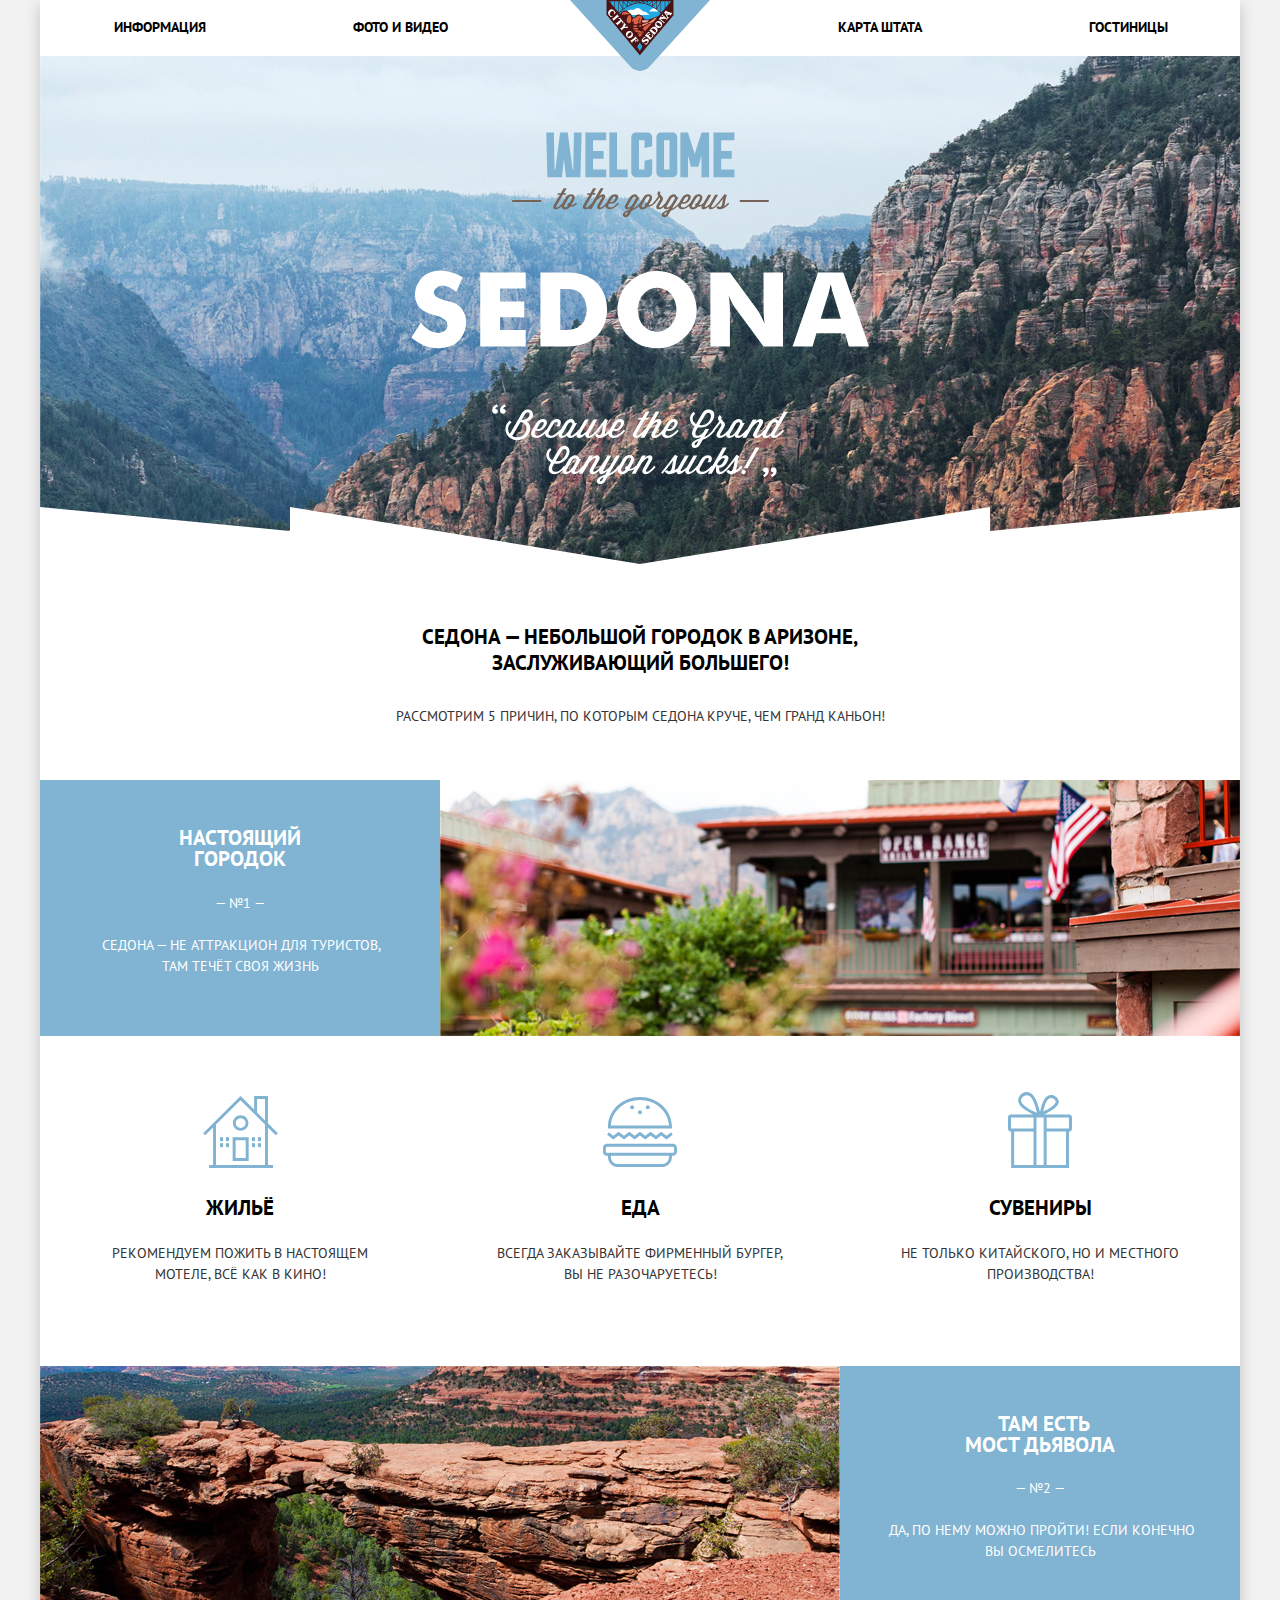
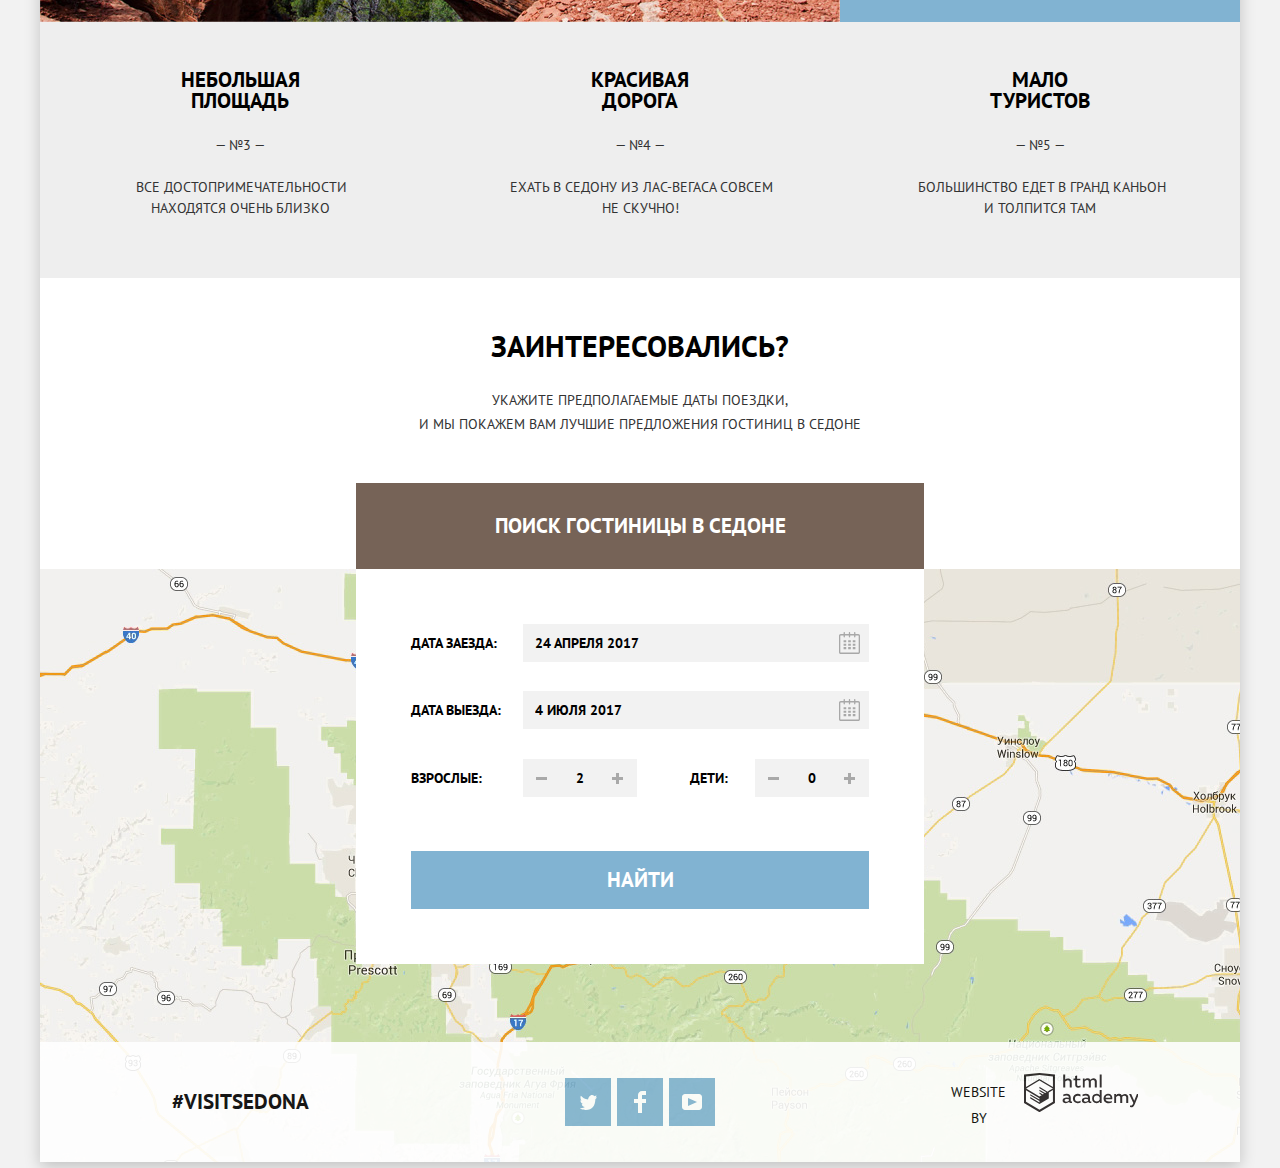
==== commit 87636ff0: "Удаление лишних br и выравнивание без них" ====
--- a/index.html
+++ b/index.html
@@ -32,14 +32,14 @@
                     alt="Welcome to the Gorgeous! Sedona. Because the Grand Canyon sucks"></div>
 
             <section class="main-features">
-                <b>Седона — небольшой городок в Аризоне,<br> заслуживающий большего!</b>
+                <b>Седона — небольшой городок в Аризоне, заслуживающий большего!</b>
                 <h2>Рассмотрим 5 причин, по которым Седона круче, чем гранд каньон!</h2>
                 <ol class="features-list">
                     <li class="main-features-list real-town">
                         <div class="feature">
-                            <h3>Настоящий <br>городок</h3>
+                            <h3>Настоящий городок</h3>
                             <b class="list-number">— №1 —</b>
-                            <p>Седона — не аттракцион для туристов, <br>там течёт своя жизнь</p>
+                            <p>Седона — не аттракцион для туристов, там течёт своя жизнь</p>
                         </div>
                         <img src="img/photo1.jpg" width="800" height="256" alt="Фото Sedona">
                         <ul class="sublists">
@@ -64,29 +64,29 @@
                         <div class="feature">
                             <h3>Там есть <br>Мост дьявола</h3>
                             <b class="list-number">— №2 —</b>
-                            <p>Да, по нему можно пройти! Если конечно <br>вы осмелитесь</p>
+                            <p>Да, по нему можно пройти! Если конечно вы осмелитесь</p>
                         </div>
                         <img src="img/photo2.jpg" width="800" height="256" alt="Фото Мост дьявола">
                     </li>
                     <li class="main-features-list small-area">
                         <div class="feature">
-                            <h3>Небольшая <br>площадь</h3>
+                            <h3>Небольшая площадь</h3>
                             <b class="list-number-black">— №3 —</b>
-                            <p>Все достопримечательности <br>находятся очень близко</p>
+                            <p>Все достопримечательности находятся очень близко</p>
                         </div>
                     </li>
                     <li class="main-features-list road">
                         <div class="feature">
-                            <h3>Красивая <br>дорога</h3>
+                            <h3>Красивая дорога</h3>
                             <b class="list-number-black">— №4 —</b>
-                            <p>Ехать в Седону из Лас-Вегаса совсем <br>не скучно!</p>
+                            <p>Ехать в Седону из Лас-Вегаса совсем не скучно!</p>
                         </div>
                     </li>
                     <li class="main-features-list tourists">
                         <div class="feature">
-                            <h3>Мало <br>туристов</h3>
+                            <h3>Мало туристов</h3>
                             <b class="list-number-black">— №5 —</b>
-                            <p>Большинство едет в гранд каньон <br>и толпится там</p>
+                            <p>Большинство едет в гранд каньон и толпится там</p>
                         </div>
                     </li>
                 </ol>
@@ -134,7 +134,7 @@
                             <label for="booking-adults">Взрослые:</label>
                             <button type="button" class="button-minus"
                                 aria-label="Уменьшить количество проживающих взрослых">-</button>
-                            <input type="text" min="1" name="booking-adults" id="booking-adults" value="2"
+                            <input type="text" name="booking-adults" id="booking-adults" value="2"
                                 placeholder="2">
                             <button type="button" class="button-plus"
                                 aria-label="Увеличить количество проживающих взрослых">+</button>
@@ -143,7 +143,7 @@
                             <label for="booking-kids">Дети:</label>
                             <button type="button" class="button-minus"
                                 aria-label="Уменьшить количество проживающих детей">-</button>
-                            <input type="text" min="0" name="booking-kids" id="booking-kids" value="0" placeholder="0">
+                            <input type="text" name="booking-kids" id="booking-kids" value="0" placeholder="0">
                             <button type="button" class="button-plus"
                                 aria-label="Увеличить количество проживающих детей">+</button>
                         </div>
--- a/css/style.css
+++ b/css/style.css
@@ -28,7 +28,10 @@
    margin: 0 auto;
    background-color: #fff;
    width: 1200px;
-   box-shadow: 
+   -webkit-box-shadow: 
+   0 5px 15px 0 rgba(0, 1, 1, 0.2),
+   0 5px 0 40px #f2f2f2;
+           box-shadow: 
    0 5px 15px 0 rgba(0, 1, 1, 0.2),
    0 5px 0 40px #f2f2f2;
    
@@ -56,15 +59,20 @@
 }
 
 .site-navigation {
-  display: flex;
-  align-items: center;
+  display: -webkit-box;
+  display: -ms-flexbox;
+  display: flex;
+  -webkit-box-align: center;
+      -ms-flex-align: center;
+          align-items: center;
   list-style: none;
   margin: 0;
   padding: 0;
   
 }
 .site-navigation li {
-  box-sizing: border-box;
+  -webkit-box-sizing: border-box;
+          box-sizing: border-box;
   width: 240px;
   text-align: center;
   padding-top: 14px;
@@ -133,9 +141,16 @@
 .main-features {
   background-color: #ffffff;
   padding-top: 60px;
-  display: flex;
-  flex-direction: column;
+  display: -webkit-box;
+  display: -ms-flexbox;
+  display: flex;
+  align-items: center;
+  -webkit-box-orient: vertical;
+  -webkit-box-direction: normal;
+      -ms-flex-direction: column;
+          flex-direction: column;
   width: 1200px;
+  
 }
 
 .main-features b {
@@ -143,6 +158,9 @@
   line-height: 26px;
   font-weight: 700;
   color: #000000;
+  width: 440px;
+  
+  text-align: center;
  
 }
 
@@ -162,37 +180,95 @@
 
 .main-features-list {
 
-  display: flex;
-  flex-wrap: wrap;
+  display: -webkit-box;
+
+  display: -ms-flexbox;
+
+  display: flex;
+  -ms-flex-wrap: wrap;
+      flex-wrap: wrap;
   min-height: 256px;
   
 }
 
 .feature {
   width: 400px;
-  box-sizing: border-box;
+  -webkit-box-sizing: border-box;
+          box-sizing: border-box;
   padding-top: 26px;
-  
   text-align: center;
 
 }
-
-.feature h3 {
-  text-indent: 5px;
-
-}
-
-.feature b {
-  display: inline-block;
-  margin-top: 3px;
-  margin-bottom: 7px;
-  
-}
-
 
 .feature p {
   text-indent: 3px;
 
+}
+
+.real-town .feature {
+  padding: 26px 55px 0 55px;
+
+}
+
+.real-town .feature h3 {
+  padding: 21px 50px 24px 50px;
+  margin: 0 0 0 0;
+ 
+}
+
+.real-town .feature p {
+  padding: 21px 0 14px 0;
+  margin: 0 0 0 0;
+ 
+}
+
+
+.bridge .feature {
+  padding: 26px 45px 0 45px;
+
+}
+
+.bridge .feature h3 {
+  padding: 21px 50px 23px 50px;
+  margin: 0 0 0 0;
+  text-indent: 8px;
+ 
+}
+
+.bridge .feature p {
+  padding: 21px 0 14px 0;
+  margin: 0 0 0 0;
+ 
+}
+
+
+.small-area .feature,
+.road .feature,
+.tourists .feature {
+  padding: 26px 55px 0 55px;
+
+}
+
+.small-area .feature h3,
+.road .feature h3,
+.tourists .feature h3 {
+  padding: 21px 70px 24px 70px;
+  margin: 0 0 0 0;
+  
+ 
+}
+
+.small-area .feature p,
+.road .feature p,
+.tourists .feature p {
+  padding: 21px 10px 14px 10px;
+  margin: 0 0 0 0;
+ 
+}
+
+.tourists .feature p {
+  padding: 21px 15px 14px 15px;
+ 
 }
 
 
@@ -200,18 +276,25 @@
   margin: 0;
   padding: 0;
   list-style: none;
-  display: flex;
-  flex-wrap: wrap;
+  display: -webkit-box;
+  display: -ms-flexbox;
+  display: flex;
+  -ms-flex-wrap: wrap;
+      flex-wrap: wrap;
   width: 1200px;
 
 }
 
 
 .bridge .feature {
-  order: 1;
+  -webkit-box-ordinal-group: 2;
+      -ms-flex-order: 1;
+          order: 1;
 }
 
 .sublists {
+  display: -webkit-box;
+  display: -ms-flexbox;
   display: flex;
   width: 1200px;
   margin: 0;
@@ -356,9 +439,15 @@
 
 .main-booking-form {
   position: absolute;
-  display: flex;
-  flex-direction: column;
-  box-sizing: border-box;
+  display: -webkit-box;
+  display: -ms-flexbox;
+  display: flex;
+  -webkit-box-orient: vertical;
+  -webkit-box-direction: normal;
+      -ms-flex-direction: column;
+          flex-direction: column;
+  -webkit-box-sizing: border-box;
+          box-sizing: border-box;
   width: 100%;
   min-height: 395px;
   background-color: #ffffff;
@@ -375,19 +464,33 @@
 
 .date-arrival {
   position: relative;
-  display: flex;
-  justify-content: space-between;
-  align-items: center;
+  display: -webkit-box;
+  display: -ms-flexbox;
+  display: flex;
+  -webkit-box-pack: justify;
+      -ms-flex-pack: justify;
+          justify-content: space-between;
+  -webkit-box-align: center;
+      -ms-flex-align: center;
+          align-items: center;
   margin-bottom: 29px;
+  width: 458px;
 }
 
 
 .date-departure {
   position: relative;
-  display: flex;
-  justify-content: space-between;
-  align-items: center;
+  display: -webkit-box;
+  display: -ms-flexbox;
+  display: flex;
+  -webkit-box-pack: justify;
+      -ms-flex-pack: justify;
+          justify-content: space-between;
+  -webkit-box-align: center;
+      -ms-flex-align: center;
+          align-items: center;
   margin-bottom: 30px;
+  width: 458px;
 }
 
 .date-arrival input,
@@ -404,7 +507,8 @@
   height: 38px;
   padding-left: 12px;
   border: none;
-  box-sizing: border-box;
+  -webkit-box-sizing: border-box;
+          box-sizing: border-box;
 }
 
 
@@ -441,9 +545,13 @@
 }
 
 .booking-number {
+  display: -webkit-box;
+  display: -ms-flexbox;
   display: flex;
   margin-bottom: 54px;
-  justify-content: space-between;
+  -webkit-box-pack: justify;
+      -ms-flex-pack: justify;
+          justify-content: space-between;
   
 
 }
@@ -456,14 +564,22 @@
 }
 
 .booking-adults {
-  display: flex;
- align-items: center;
+  display: -webkit-box;
+  display: -ms-flexbox;
+  display: flex;
+ -webkit-box-align: center;
+     -ms-flex-align: center;
+         align-items: center;
   
 }
 
 .booking-kids {
-  display: flex;
-  align-items: center;
+  display: -webkit-box;
+  display: -ms-flexbox;
+  display: flex;
+  -webkit-box-align: center;
+      -ms-flex-align: center;
+          align-items: center;
   
 }
 
@@ -525,7 +641,9 @@
 
 
 .button-plus::after {
-    transform: rotate(90deg);
+    -webkit-transform: rotate(90deg);
+        -ms-transform: rotate(90deg);
+            transform: rotate(90deg);
     }
 
 .button-minus:hover::before,
@@ -570,12 +688,17 @@
 /*Футер*/
 
 .main-footer {
+  display: -webkit-box;
+  display: -ms-flexbox;
   display: flex;
   background-color: #ffffff;
   opacity: 0.9;
   width: 1200px;
+  height: 120px;/*Для IE11*/
   min-height: 120px;
-  align-items: center;
+  -webkit-box-align: center;
+      -ms-flex-align: center;
+          align-items: center;
   margin-top: -126px;
 }
 .link-visit {
@@ -587,16 +710,24 @@
 .footer-social {
   margin: 0;
   padding: 0;
+  display: -webkit-box;
+  display: -ms-flexbox;
   display: flex;
   width: 400px;
   list-style: none;
-  justify-content: center;
+  -webkit-box-pack: center;
+      -ms-flex-pack: center;
+          justify-content: center;
 }
 
 .footer-copyright {
+  display: -webkit-box;
+  display: -ms-flexbox;
   display: flex;
   width: 400px;
-  justify-content: center;
+  -webkit-box-pack: center;
+      -ms-flex-pack: center;
+          justify-content: center;
   
   
 }
@@ -720,6 +851,8 @@
 /*форма выбора отеля*/
 
 .form-choice-hotel {
+  display: -webkit-box;
+  display: -ms-flexbox;
   display: flex;
   font-size: 14px;
   line-height: 21px;
@@ -739,10 +872,18 @@
 .form-choice-hotel fieldset {
   margin: 0;
   padding: 0;
-  margin-inline-start: 0;
-
-  display: flex;
-  flex-direction: column;
+  -webkit-margin-start: 0;
+          margin-inline-start: 0;
+
+  display: -webkit-box;
+
+  display: -ms-flexbox;
+
+  display: flex;
+  -webkit-box-orient: vertical;
+  -webkit-box-direction: normal;
+      -ms-flex-direction: column;
+          flex-direction: column;
   border: none;
     
  }
@@ -930,7 +1071,8 @@
   background: #ababab;
   border: 8px solid #ffffff;
   border-radius: 50%;
-  box-shadow: 0 2px 1px 0 rgba(0, 1, 1, 0.2);
+  -webkit-box-shadow: 0 2px 1px 0 rgba(0, 1, 1, 0.2);
+          box-shadow: 0 2px 1px 0 rgba(0, 1, 1, 0.2);
   cursor: pointer;
 }
 
@@ -950,7 +1092,8 @@
   display: block;
   margin-left: 84px;
   padding: 6px 34px;
-  box-sizing: border-box;
+  -webkit-box-sizing: border-box;
+          box-sizing: border-box;
   width: 137px;
 
   font-size: 14px;
@@ -1077,18 +1220,28 @@
 
   /*Блок сортировок*/
   .sorting-block {
+    display: -webkit-box;
+    display: -ms-flexbox;
     display: flex;
-    align-items: flex-end;
+    -webkit-box-align: end;
+        -ms-flex-align: end;
+            align-items: flex-end;
     margin-top: 29px;
     margin-left: 72px;
     margin-bottom: 31px;
     margin-right: 73px;
-    justify-content: space-between;
+    -webkit-box-pack: justify;
+        -ms-flex-pack: justify;
+            justify-content: space-between;
   }
 
   .sorting-subblock {
+    display: -webkit-box;
+    display: -ms-flexbox;
     display: flex;
-    align-items: baseline;
+    -webkit-box-align: baseline;
+        -ms-flex-align: baseline;
+            align-items: baseline;
     
   }
 
@@ -1126,11 +1279,15 @@
     margin: 0;
     margin-left: 1px;
     width: 238px;
+    display: -webkit-box;
+    display: -ms-flexbox;
     display: flex;
     font-size: 12px;
     line-height: 18px;
     font-weight: 400; 
-    justify-content: space-between;
+    -webkit-box-pack: justify; 
+        -ms-flex-pack: justify; 
+            justify-content: space-between;
     
   }
   .sorting li,
@@ -1170,9 +1327,13 @@
  /*Здесь будут стили для стрелочек*/
  .sorting-direction {
   list-style: none;
+  display: -webkit-box;
+  display: -ms-flexbox;
   display: flex;
   width: 34px;
-  justify-content: space-between;
+  -webkit-box-pack: justify;
+      -ms-flex-pack: justify;
+          justify-content: space-between;
   }
 
  .sorting-direction-up {
@@ -1200,8 +1361,10 @@
   list-style: none;
   margin: 0;
   padding: 0;
-  margin-block-start: 0;
-  margin-block-end: 0;
+  -webkit-margin-before: 0;
+          margin-block-start: 0;
+  -webkit-margin-after: 0;
+          margin-block-end: 0;
 
  }
 
@@ -1219,13 +1382,19 @@
    list-style: none;
    margin: 0;
    padding: 0;
+   display: -webkit-box;
+   display: -ms-flexbox;
    display: flex;
-   justify-content: space-between;
+   -webkit-box-pack: justify;
+       -ms-flex-pack: justify;
+           justify-content: space-between;
    padding-top: 25px;
    padding-bottom: 25px;
    padding-right: 72px;
 }
 .catalog-left-side {
+  display: -webkit-box;
+  display: -ms-flexbox;
   display: flex;
 }
 
@@ -1240,14 +1409,18 @@
   padding: 0;
   width: 260px;
   text-align: left;
-  margin-block-start: 0;
-  margin-block-end: 0;
+  -webkit-margin-before: 0;
+          margin-block-start: 0;
+  -webkit-margin-after: 0;
+          margin-block-end: 0;
 }
 .catalog-item-image {
   margin: 0;
   padding: 0;
-  margin-block-start: 0;
-  margin-block-end: 0;
+  -webkit-margin-before: 0;
+          margin-block-start: 0;
+  -webkit-margin-after: 0;
+          margin-block-end: 0;
   margin-top: 4px;
   margin-left: 72px;
   width: 135px;
@@ -1262,34 +1435,52 @@
  }
 
  .catalog-first-column {
+  display: -webkit-box;
+  display: -ms-flexbox;
   display: flex; 
-  flex-direction: column;
+  -webkit-box-orient: vertical; 
+  -webkit-box-direction: normal; 
+      -ms-flex-direction: column; 
+          flex-direction: column;
   
   
   text-align: left;
 }
 
 .catalog-sub-column {
+  display: -webkit-box;
+  display: -ms-flexbox;
   display: flex; 
   margin-top: 7px;
 }
 
  .catalog-second-column {
    margin-left: 0;
-   align-self: flex-end;
+   -ms-flex-item-align: end;
+       align-self: flex-end;
    text-align: left;
  }
  .catalog-third-column {
   margin-left: 6px;
-  align-self: flex-end;
+  -ms-flex-item-align: end;
+      align-self: flex-end;
   text-align: left;
 }
 .catalog-fourth-column {
-  align-items: flex-end;
+  -webkit-box-align: end;
+      -ms-flex-align: end;
+          align-items: flex-end;
   text-align: right;
+  display: -webkit-box;
+  display: -ms-flexbox;
   display: flex; 
-  flex-direction: column;
-  justify-content: space-between;
+  -webkit-box-orient: vertical; 
+  -webkit-box-direction: normal; 
+      -ms-flex-direction: column; 
+          flex-direction: column;
+  -webkit-box-pack: justify;
+      -ms-flex-pack: justify;
+          justify-content: space-between;
   width: 110px;
  height: 91px;
  margin-top: 4px;
@@ -1303,11 +1494,14 @@
   text-align: center;
   background-color: #f2f2f2;
   width: 110px;
-  box-sizing: border-box;
+  -webkit-box-sizing: border-box;
+          box-sizing: border-box;
   margin: 0;
   padding: 0;
-  margin-block-start: 0;
-  margin-block-end: 0;
+  -webkit-margin-before: 0;
+          margin-block-start: 0;
+  -webkit-margin-after: 0;
+          margin-block-end: 0;
   padding-top: 3px;
   padding-bottom: 3px;
   padding-left: 4px;
@@ -1317,8 +1511,10 @@
    .catalog-stars {
     margin: 0;
     padding: 0;
-    margin-block-start: 0;
-    margin-block-end: 0;
+    -webkit-margin-before: 0;
+            margin-block-start: 0;
+    -webkit-margin-after: 0;
+            margin-block-end: 0;
    }
 
    .catalog-stars img {
@@ -1374,4 +1570,3 @@
  .hotels-footer {
   margin-top: 0;
 }
-
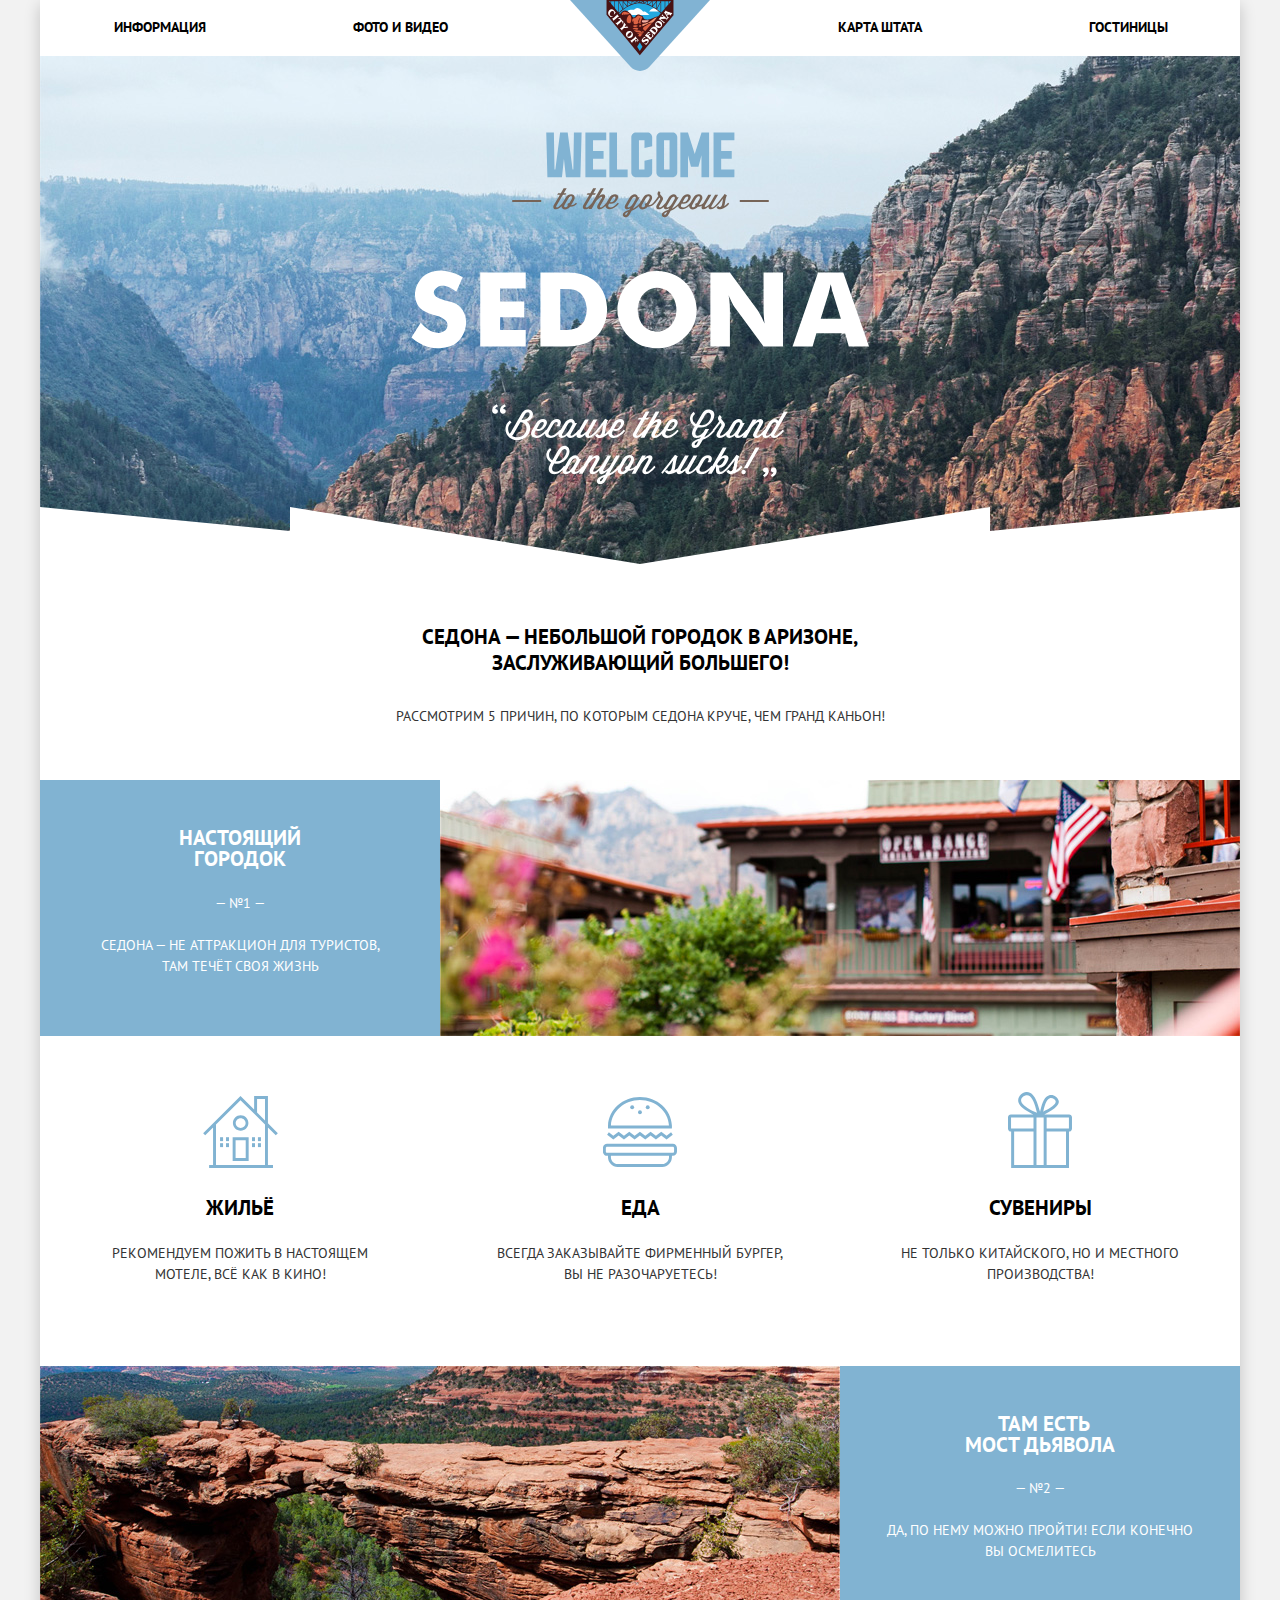
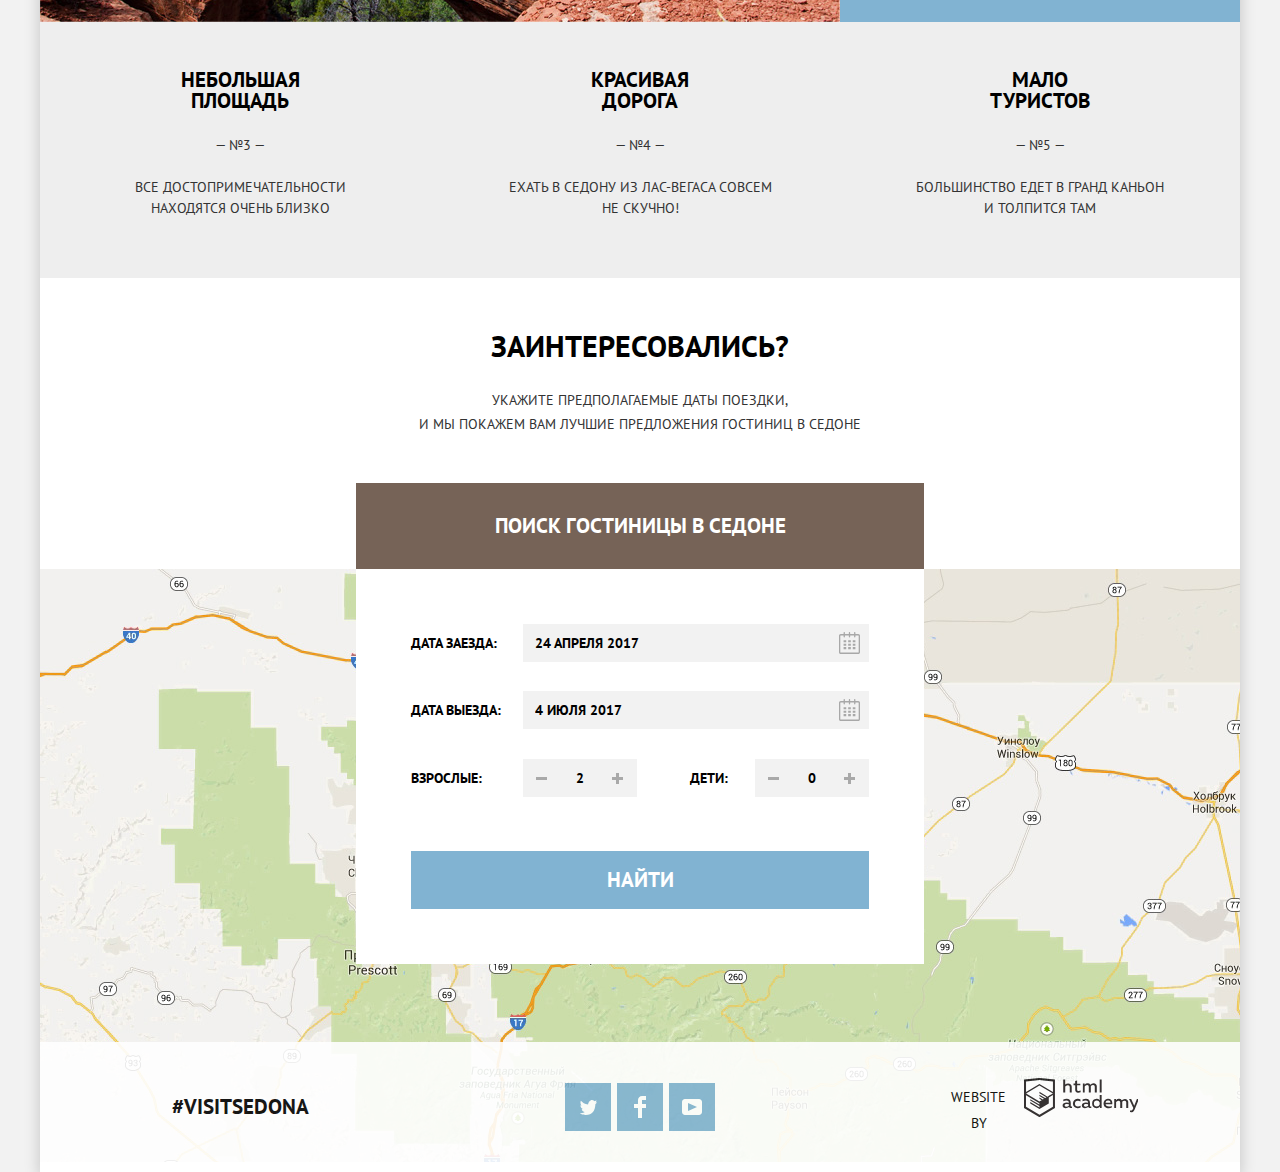
==== commit 1fbbb8c2: "Исправление ошибок после предзащиты" ====
--- a/index.html
+++ b/index.html
@@ -163,11 +163,11 @@
                 <a class="footer-link" title="посмотреть информацию по хештегу" href="#">#visitSEDONA</a>
             </div>
             <ul class="footer-social">
-                <li><a class="social-button" title="Наш аккаунт в twitter" href="#"
+                <li><a class="social-button twitter" title="Наш аккаунт в twitter" href="#"
                         aria-label="Наш аккаунт в twitter"></a></li>
-                <li><a class="social-button" title="Наша страница в facebook" href="#"
+                <li><a class="social-button facebook" title="Наша страница в facebook" href="#"
                         aria-label="Наша страница в facebook"></a></li>
-                <li><a class="social-button" title="Наш канал на YouTube" href="#"
+                <li><a class="social-button youtube" title="Наш канал на YouTube" href="#"
                         aria-label="Наш канал на YouTube"></a></li>
             </ul>
 
--- a/css/style.css
+++ b/css/style.css
@@ -9,6 +9,7 @@
   color: #333333;
   text-transform: uppercase;
   text-align: center;
+  background-color: #f2f2f2;
 
 }
 a {
@@ -28,12 +29,8 @@
    margin: 0 auto;
    background-color: #fff;
    width: 1200px;
-   -webkit-box-shadow: 
-   0 5px 15px 0 rgba(0, 1, 1, 0.2),
-   0 5px 0 40px #f2f2f2;
-           box-shadow: 
-   0 5px 15px 0 rgba(0, 1, 1, 0.2),
-   0 5px 0 40px #f2f2f2;
+   -webkit-box-shadow: 0 5px 15px 0 rgba(0, 1, 1, 0.2);
+           box-shadow: 0 5px 15px 0 rgba(0, 1, 1, 0.2);
    
  }
 
@@ -200,23 +197,18 @@
 
 }
 
-.feature p {
-  text-indent: 3px;
-
-}
-
 .real-town .feature {
   padding: 26px 55px 0 55px;
 
 }
 
-.real-town .feature h3 {
+.real-town h3 {
   padding: 21px 50px 24px 50px;
   margin: 0 0 0 0;
  
 }
 
-.real-town .feature p {
+.real-town p {
   padding: 21px 0 14px 0;
   margin: 0 0 0 0;
  
@@ -228,14 +220,14 @@
 
 }
 
-.bridge .feature h3 {
+.bridge h3 {
   padding: 21px 50px 23px 50px;
   margin: 0 0 0 0;
   text-indent: 8px;
  
 }
 
-.bridge .feature p {
+.bridge p {
   padding: 21px 0 14px 0;
   margin: 0 0 0 0;
  
@@ -249,25 +241,25 @@
 
 }
 
-.small-area .feature h3,
-.road .feature h3,
-.tourists .feature h3 {
+.small-area h3,
+.road h3,
+.tourists h3 {
   padding: 21px 70px 24px 70px;
   margin: 0 0 0 0;
   
  
 }
 
-.small-area .feature p,
-.road .feature p,
-.tourists .feature p {
+.small-area p,
+.road p,
+.tourists p {
   padding: 21px 10px 14px 10px;
   margin: 0 0 0 0;
  
 }
 
-.tourists .feature p {
-  padding: 21px 15px 14px 15px;
+.tourists p {
+  padding: 21px 17px 14px 17px;
  
 }
 
@@ -352,6 +344,7 @@
   font-weight: 700;
   color: #000000;
   width: 150px;
+  vertical-align: middle;
 }
 
 .sublists p {
@@ -359,6 +352,7 @@
   margin: 0;
   padding: 0;
   width: 290px;
+  vertical-align: middle;
   
   
 }
@@ -404,6 +398,7 @@
   display: inline-block;
   padding-top: 10px;
   padding-bottom: 33px;
+  vertical-align: middle;
 }
 
 
@@ -474,6 +469,7 @@
       -ms-flex-align: center;
           align-items: center;
   margin-bottom: 29px;
+  box-sizing: border-box;
   width: 458px;
 }
 
@@ -490,7 +486,16 @@
       -ms-flex-align: center;
           align-items: center;
   margin-bottom: 30px;
+  box-sizing: border-box;
   width: 458px;
+}
+
+.date-arrival label {
+  width: 112px;
+}
+
+.date-departure label {
+  width: 112px;
 }
 
 .date-arrival input,
@@ -506,6 +511,7 @@
   width: 346px;
   height: 38px;
   padding-left: 12px;
+  padding-right: 35px;
   border: none;
   -webkit-box-sizing: border-box;
           box-sizing: border-box;
@@ -527,13 +533,18 @@
 
 .button-calendar {
   position: absolute;
-  top: 7px;
-  right: 3px;
+  top: 8px;
+  right: 9px;
   background-color: #f2f2f2;
   outline-color: #e5e5e5;
   opacity: 0.3;
   background-position: center center;
   border: none;
+  box-sizing: border-box;
+  width: 21px;
+  height: 22px;
+  padding: 0;
+ 
 }
 
 .button-calendar:hover {
@@ -555,6 +566,8 @@
   
 
 }
+
+
 .booking-adults label {
   width: 112px;
 }
@@ -597,6 +610,8 @@
   height: 38px;
   border: none;
   padding: 0;
+  -webkit-box-sizing: border-box;
+          box-sizing: border-box;
 
 }
 
@@ -694,12 +709,14 @@
   background-color: #ffffff;
   opacity: 0.9;
   width: 1200px;
-  height: 120px;/*Для IE11*/
+  /*height: 120px;Для IE11*/
   min-height: 120px;
   -webkit-box-align: center;
       -ms-flex-align: center;
           align-items: center;
   margin-top: -126px;
+  padding: 36px 0 36px 0;
+  box-sizing: border-box;
 }
 .link-visit {
   width: 400px;
@@ -739,28 +756,38 @@
   color: #000000;
 }
 
+
 .footer-social li {
   list-style: none;
+  width: 46px;
+  height: 48px;
+  
+}
+
+
+.footer-social .social-button {
+  display: block;
   background-color: #81b3d2;
   width: 46px;
   height: 48px;
   position: relative;
-}
-
-.footer-social li:hover,
-.footer-social li:focus {
+  cursor: pointer;
+}
+
+a.social-button:hover,
+a.social-button:focus {
   background-color: #669ec0;
-  
-
-}
-
-.footer-social li:active {
+
+}
+
+
+a.social-button:active {
   background-color: #5496bd;
  
 }
 
 
-.footer-social li:nth-child(1)::before {
+.twitter::before {
   content: "";
   position: absolute;
   background-image: url("../img/twitter.svg");
@@ -773,7 +800,7 @@
   
 }
 
-.footer-social li:nth-child(2)::before {
+.facebook::before {
   content: "";
   position: absolute;
   background-image: url("../img/fb-icon.svg");
@@ -786,7 +813,7 @@
   
 }
 
-.footer-social li:nth-child(3)::before {
+.youtube::before {
   content: "";
   position: absolute;
   background-image: url("../img/youtube.svg");
@@ -799,7 +826,7 @@
   
 }
 
-.footer-social li:active::before {
+.social-button:active::before {
   opacity: 0.3;
 }
 
@@ -864,7 +891,7 @@
   background-position: 0 -66px; 
   
   width: 1200px;
-  height: 189px;
+  min-height: 189px;
   padding-top: 27px;
 }
 
@@ -890,7 +917,7 @@
 
  .form-choice-hotel fieldset:nth-child(1) {
   margin-left: 72px;
-  padding-top: 25px;
+  
   
   width: 240px;
   text-align: left;
@@ -899,7 +926,7 @@
 
  .form-choice-hotel fieldset:nth-child(2) {
   margin-left: 15px;
-  padding-top: 25px;
+  
   width: 240px;
   text-align: left;
  }
@@ -914,6 +941,11 @@
   line-height: 21px;
   font-weight: 700;
   text-align: left;
+  
+}
+
+.checkbox-title {
+  margin-bottom: 25px;
 }
 
 /*чекбоксы*/
@@ -927,12 +959,20 @@
   
   padding-left: 39px;
   cursor: pointer;
+  
 }
 
 .housing-type .checkbox {
   
   padding-left: 41px;
   cursor: pointer;
+  
+}
+
+.checkboxes input[type="checkbox"]:focus + .checkbox-indicator {
+  outline: 1px dashed #ffffff;
+  outline-offset: 2px;
+  
 }
 
 .checkboxes input[type="checkbox"] + .checkbox-indicator {
@@ -1091,13 +1131,13 @@
 .btn-transparent {
   display: block;
   margin-left: 84px;
-  padding: 6px 34px;
+  padding: 6px 34px 5px 34px;
   -webkit-box-sizing: border-box;
           box-sizing: border-box;
   width: 137px;
 
   font-size: 14px;
-  line-height: 20px;
+  line-height: 21px;
   color: #ffffff;
   text-transform: uppercase;
 
@@ -1113,110 +1153,6 @@
   background: #ffffff;
 }
 
-/*Стили для ползунка
-
-.filter {
-    margin: 0 auto;
-    padding: 0;
-    padding-top: 12px;
-    width: 300px;
-    border: none;
-    border-radius: 3px;
-  }
-  
-  .filter-range-wrapper {
-    margin-bottom: 10px;
-    padding: 20px 18px;
-    border-radius: 3px;
-    background-color: transparent;
-  }
-  
-  .filter-range {
-    position: relative;
-  }
-  
-  .filter-range-scale {
-    height: 2px;
-    background-color: #d7dcde;
-  }
-  
-  .filter-range-bar {
-    height: 2px;
-    width: 75%;
-    background-color: #ffffff;
-  }
-  
-  .filter-range-handle {
-    position: absolute;
-    top: 50%;
-    left: 0%;
-    transform: translateY(-50%);
-    width: 4px;
-    height: 4px;
-    box-sizing: content-box;
-    padding: 0;
-    border: 8px solid #ffffff;
-    border-radius: 50%;
-    background-color: #b7b7b7;
-    cursor: pointer;
-  }
-
-  .filter-range-handle:hover {
-    border: 9px solid #ffffff;
-  }
-  
-  .filter-range-handle.min {
-    left: 0;
-  }
-  
-  .filter-range-handle.max {
-    left: 75%;
-  }
-  
-  .filter-interval {
-    display: flex;
-    flex-wrap: wrap;
-    justify-content: space-between;
-  }
-  
-  .filter-interval label {
-    width: 50%;
-    font-size: 16px;
-    line-height: 22px;
-    text-transform: uppercase;
-  }
-  
-  .filter-interval label:last-child {
-    text-align: right;
-  }
-  
-  .filter-interval input {
-    margin-left: 8px;
-    width: 80px;
-    height: 38px;
-    border-radius: 2px;
-    border: 2px solid #ffffff;
-    font: inherit;
-    color: inherit;
-    text-align: center;
-    background-color: transparent;
-  }
-
-  .button-show {
-    font-size: 14px;
-    line-height: 21px;
-    font-weight: 400;
-    background-color: transparent;
-    border: 2px solid #ffffff;
-    width: 133px;
-    height: 32px;
-  }
-
-  .button-show:hover {
-    background-color: #ffffff;
-    color: #000000;
-  }
-  */
 
   /*Блок сортировок*/
   .sorting-block {
@@ -1298,28 +1234,26 @@
     margin: 0;
   }
 
-  .sorting-parameter {
+   .sorting-price {
+    color: #81b3d2;
     text-decoration: none;
   }
 
-  .sorting li:nth-child(1) a {
-    color: #81b3d2;
-  }
-
-  .sorting li:nth-child(2) a,
-  .sorting li:nth-child(3) a {
+  .sorting-type,
+  .sorting-rate {
     color: rgba(0, 0, 0, 0.3);
     border-bottom: 1px dotted #81b3d2;
-  }
-
-  .sorting li:nth-child(2) a:hover,
-  .sorting li:nth-child(3) a:hover {
+    text-decoration: none;
+  }
+
+  .sorting-type:hover,
+  .sorting-rate:hover {
     color: #81b3d2;
     border-bottom: 1px dotted #81b3d2;
   }
 
-  .sorting li:nth-child(2) a:active,
-  .sorting li:nth-child(3) a:active {
+  .sorting-type:active,
+  .sorting-rate:active {
     color: #000000;
     border: none;
   }
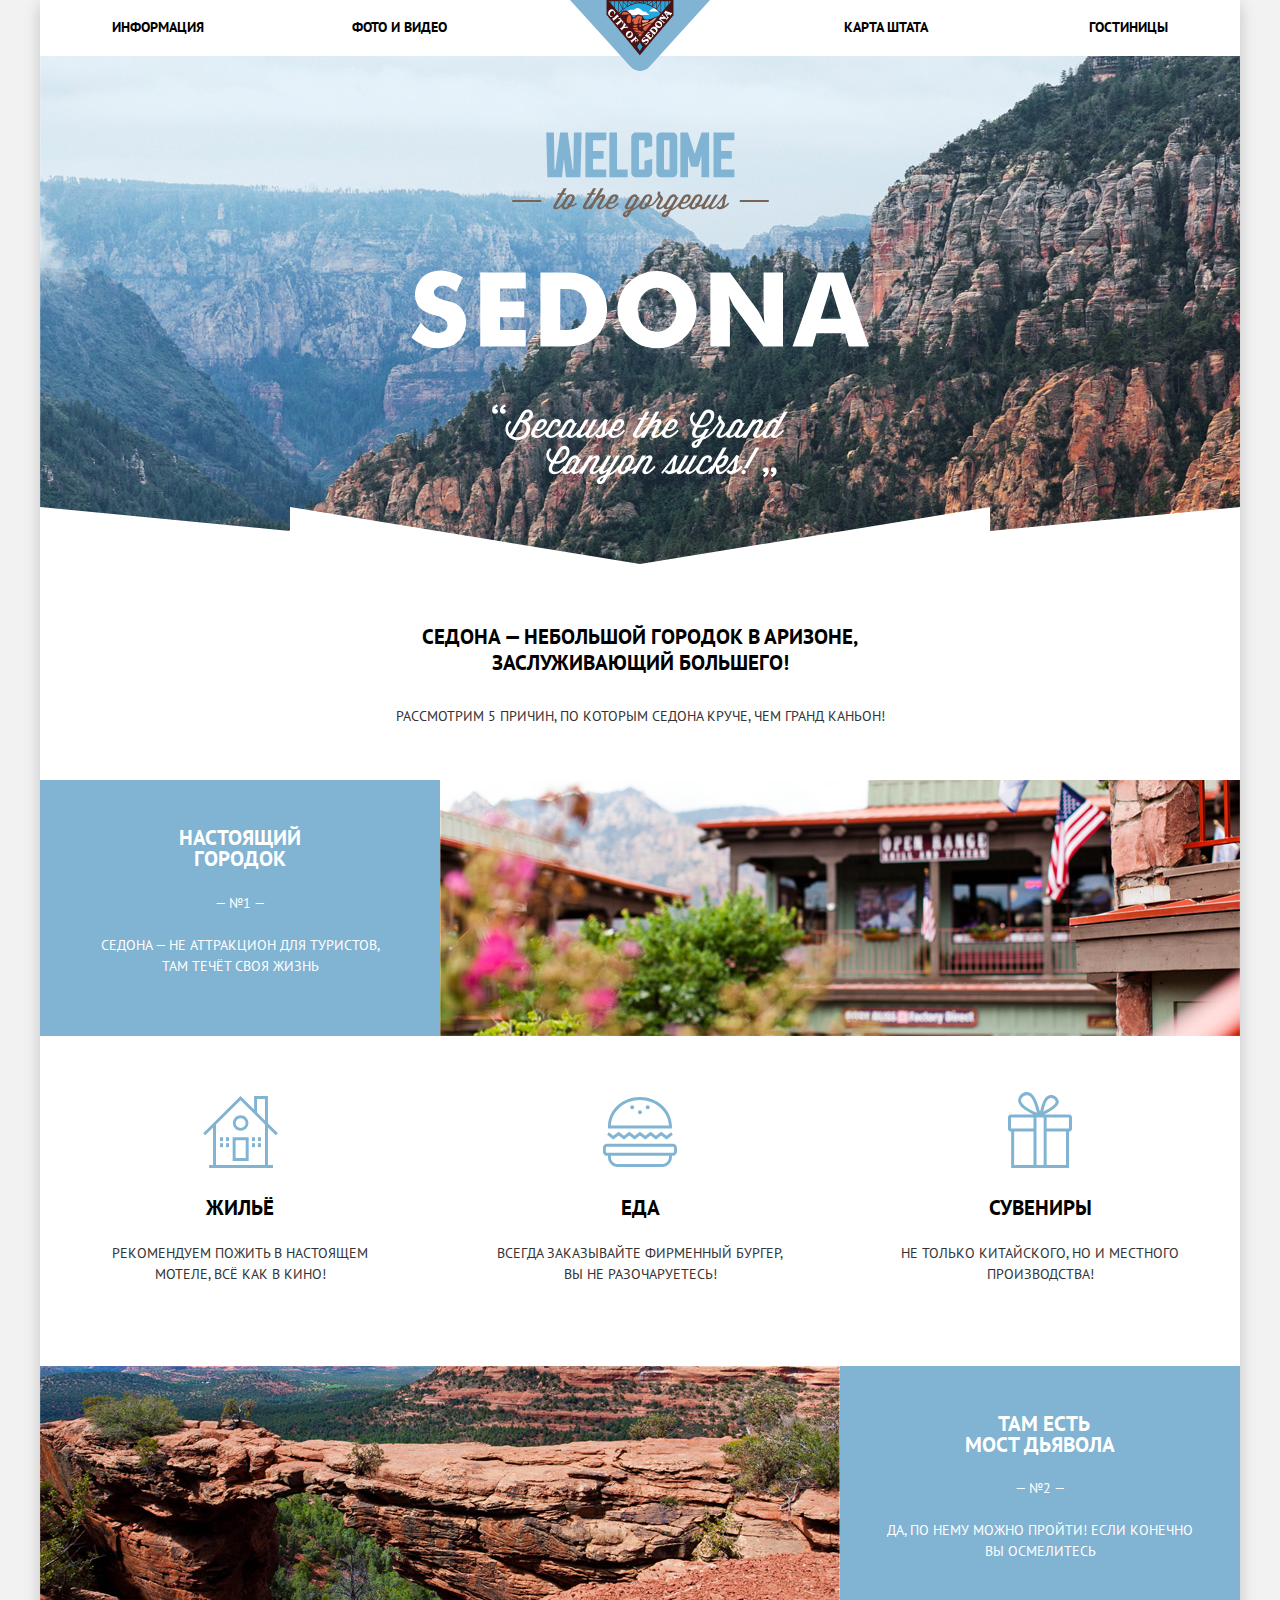
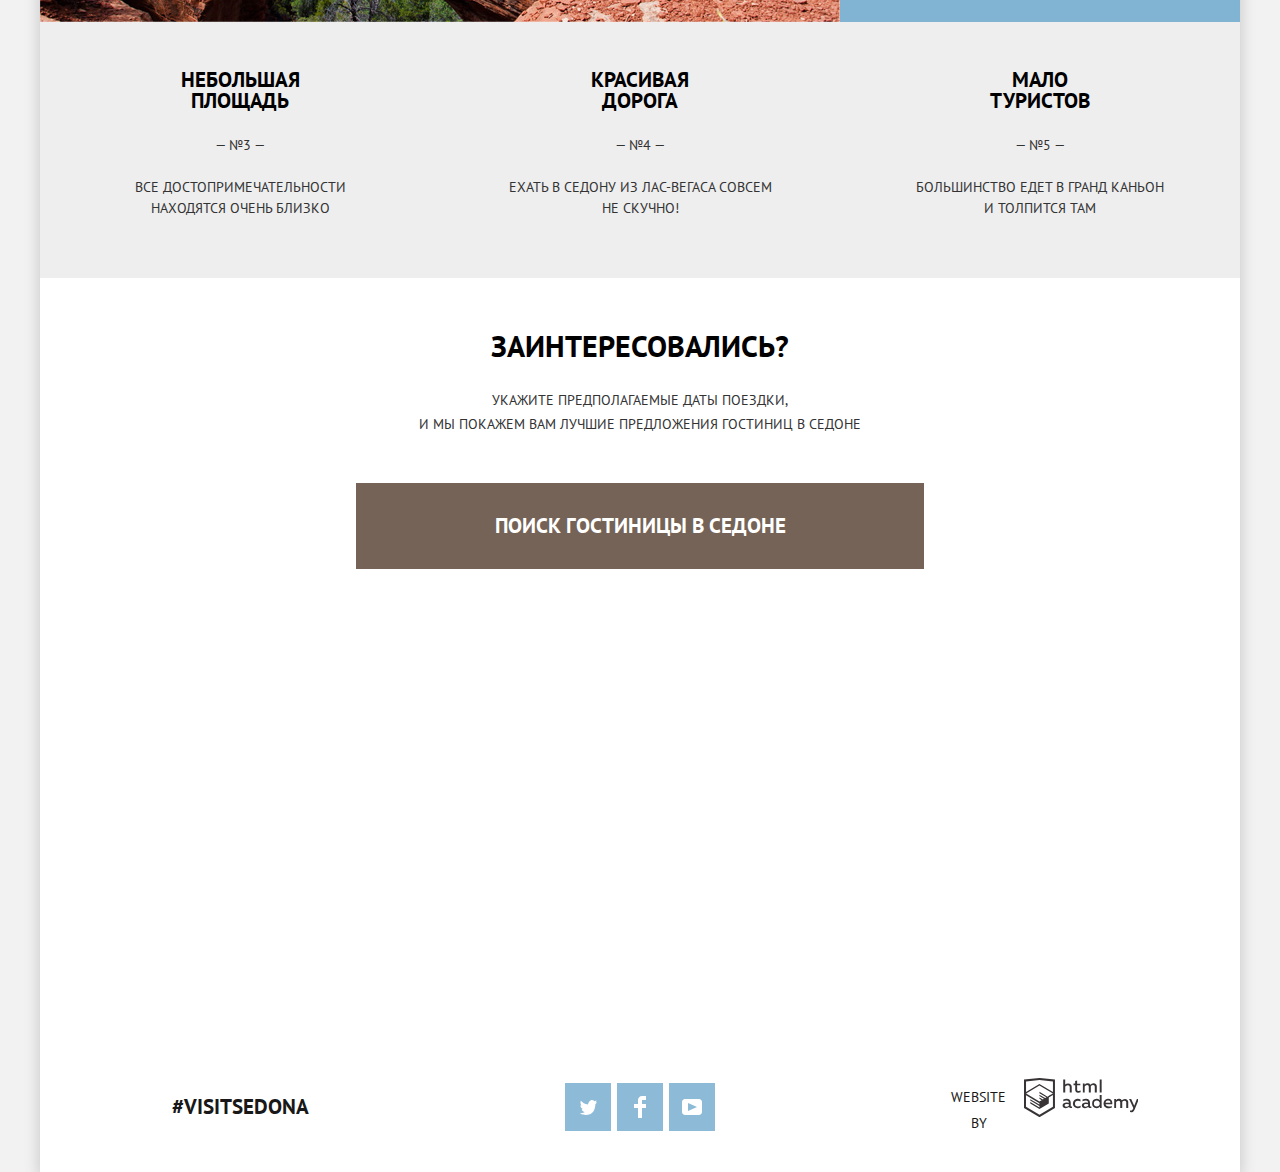
==== commit 57c9c982: "Подготовка к защите" ====
--- a/index.html
+++ b/index.html
@@ -112,7 +112,7 @@
                                     d="M19.251 2.025h-2.845V.648c0-.381-.294-.689-.656-.689-.363 0-.656.308-.656.689v1.377h-3.938V.648c0-.381-.294-.689-.655-.689-.363 0-.657.308-.657.689v1.377H5.906V.648c0-.381-.294-.689-.656-.689-.363 0-.657.308-.657.689v1.377H1.75C.784 2.025 0 2.847 0 3.862v16.302C0 21.179.784 22 1.75 22h17.501c.966 0 1.749-.821 1.749-1.836V3.862c0-1.015-.783-1.837-1.749-1.837zm.437 18.139a.448.448 0 0 1-.437.459H1.75a.45.45 0 0 1-.438-.459V3.862a.45.45 0 0 1 .438-.459h2.844v1.378c0 .381.294.689.657.689.362 0 .656-.308.656-.689V3.403h3.938v1.378c0 .381.294.689.657.689.361 0 .655-.308.655-.689V3.403h3.938v1.378c0 .381.293.689.656.689.362 0 .656-.308.656-.689V3.403h2.845c.241 0 .437.206.437.459v16.302z" />
                                 <path
                                     d="M4.594 8.225h2.625v2.066H4.594zM4.594 11.668h2.625v2.067H4.594zM4.594 15.112h2.625v2.066H4.594zM9.188 15.112h2.625v2.066H9.188zM9.188 11.668h2.625v2.067H9.188zM9.188 8.225h2.625v2.066H9.188zM13.781 15.112h2.625v2.066h-2.625zM13.781 11.668h2.625v2.067h-2.625zM13.781 8.225h2.625v2.066h-2.625z" />
-                                </svg>
+                            </svg>
                         </button>
                     </div>
                     <div class="date-departure">
@@ -126,7 +126,7 @@
                                     d="M19.251 2.025h-2.845V.648c0-.381-.294-.689-.656-.689-.363 0-.656.308-.656.689v1.377h-3.938V.648c0-.381-.294-.689-.655-.689-.363 0-.657.308-.657.689v1.377H5.906V.648c0-.381-.294-.689-.656-.689-.363 0-.657.308-.657.689v1.377H1.75C.784 2.025 0 2.847 0 3.862v16.302C0 21.179.784 22 1.75 22h17.501c.966 0 1.749-.821 1.749-1.836V3.862c0-1.015-.783-1.837-1.749-1.837zm.437 18.139a.448.448 0 0 1-.437.459H1.75a.45.45 0 0 1-.438-.459V3.862a.45.45 0 0 1 .438-.459h2.844v1.378c0 .381.294.689.657.689.362 0 .656-.308.656-.689V3.403h3.938v1.378c0 .381.294.689.657.689.361 0 .655-.308.655-.689V3.403h3.938v1.378c0 .381.293.689.656.689.362 0 .656-.308.656-.689V3.403h2.845c.241 0 .437.206.437.459v16.302z" />
                                 <path
                                     d="M4.594 8.225h2.625v2.066H4.594zM4.594 11.668h2.625v2.067H4.594zM4.594 15.112h2.625v2.066H4.594zM9.188 15.112h2.625v2.066H9.188zM9.188 11.668h2.625v2.067H9.188zM9.188 8.225h2.625v2.066H9.188zM13.781 15.112h2.625v2.066h-2.625zM13.781 11.668h2.625v2.067h-2.625zM13.781 8.225h2.625v2.066h-2.625z" />
-                                </svg>
+                            </svg>
                         </button>
                     </div>
                     <div class="booking-number">
@@ -134,8 +134,7 @@
                             <label for="booking-adults">Взрослые:</label>
                             <button type="button" class="button-minus"
                                 aria-label="Уменьшить количество проживающих взрослых">-</button>
-                            <input type="text" name="booking-adults" id="booking-adults" value="2"
-                                placeholder="2">
+                            <input type="text" name="booking-adults" id="booking-adults" value="2" placeholder="2">
                             <button type="button" class="button-plus"
                                 aria-label="Увеличить количество проживающих взрослых">+</button>
                         </div>
@@ -154,7 +153,10 @@
 
 
             </section>
-            <img src="img/map.jpg" width="1200" height="593" alt="Карта Sedona">
+
+            <iframe
+                src="https://www.google.com/maps/embed?pb=!1m18!1m12!1m3!1d840536.6703309234!2d-112.47355274993978!3d34.62068634574258!2m3!1f0!2f0!3f0!3m2!1i1024!2i768!4f13.1!3m3!1m2!1s0x872da132f942b00d%3A0x5548c523fa6c8efd!2z0KHQtdC00L7QvdCwLCDQkNGA0LjQt9C-0L3QsCA4NjMzNiwg0KHQqNCQ!5e0!3m2!1sru!2sru!4v1553081005906"
+                width="1200" height="593" allowfullscreen class="iframe-map"></iframe>
 
         </main>
 
@@ -190,7 +192,7 @@
         </footer>
     </div>
 
-
+    <script src="js/script.js"></script>
 </body>
 
 </html>--- a/css/style.css
+++ b/css/style.css
@@ -1,7 +1,6 @@
 body {
   margin: 0;
   padding: 0;
-
   font-family: "PT Sans", Arial, sans-serif;
   font-size: 14px;
   line-height: 21px;
@@ -10,8 +9,8 @@
   text-transform: uppercase;
   text-align: center;
   background-color: #f2f2f2;
-
-}
+}
+
 a {
   text-decoration: none;
 }
@@ -24,25 +23,24 @@
   margin: -1px;
 }
 
- .page-wrapper {
-   position: relative;
-   margin: 0 auto;
-   background-color: #fff;
-   width: 1200px;
-   -webkit-box-shadow: 0 5px 15px 0 rgba(0, 1, 1, 0.2);
-           box-shadow: 0 5px 15px 0 rgba(0, 1, 1, 0.2);
-   
- }
+.page-wrapper {
+  position: relative;
+  margin: 0 auto;
+  background-color: #fff;
+  width: 1200px;
+  -webkit-box-shadow: 0 5px 15px 0 rgba(0, 1, 1, 0.2);
+  box-shadow: 0 5px 15px 0 rgba(0, 1, 1, 0.2);
+}
 
 /*Хедер*/
 
 .main-header-logo {
- position: absolute;
- z-index: 6;
- left: 50%;
- width: 140px;
- height: 71px;
- margin-left: -70px;
+  position: absolute;
+  z-index: 6;
+  left: 50%;
+  width: 140px;
+  height: 71px;
+  margin-left: -70px;
 }
 
 .main-navigation {
@@ -52,7 +50,6 @@
   font-weight: 700;
   color: #000000;
   min-height: 56px;
-
 }
 
 .site-navigation {
@@ -60,38 +57,41 @@
   display: -ms-flexbox;
   display: flex;
   -webkit-box-align: center;
-      -ms-flex-align: center;
-          align-items: center;
+  -ms-flex-align: center;
+  align-items: center;
   list-style: none;
   margin: 0;
   padding: 0;
-  
-}
+}
+
 .site-navigation li {
   -webkit-box-sizing: border-box;
-          box-sizing: border-box;
+  box-sizing: border-box;
   width: 240px;
-  text-align: center;
+  text-align: left;
   padding-top: 14px;
   padding-bottom: 16px;
-  
+  padding-left: 72px;
 }
 
 .site-navigation li:nth-child(4) {
-  padding-left: 16px;
-  
-}
+  padding-right: 72px;
+  padding-left: 0;
+  text-align: right;
+}
+
 .site-navigation li:nth-child(3) {
   margin-left: 240px;
-  
+  text-align: right;
+  padding-right: 72px;
+  padding-left: 0;
 }
 
 .site-navigation a {
   color: #000000;
 }
 
-.site-navigation a:hover,
-.site-navigation a:focus {
+.site-navigation a:hover, .site-navigation a:focus {
   color: #81b3d2;
 }
 
@@ -109,10 +109,8 @@
   background-repeat: no-repeat;
   height: 432px;
   padding-top: 76px;
- 
-
-  
-}
+}
+
 .welcome-img img {
   display: block;
   width: 459px;
@@ -134,7 +132,6 @@
   background-repeat: no-repeat;
 }
 
-
 .main-features {
   background-color: #ffffff;
   padding-top: 60px;
@@ -144,10 +141,9 @@
   align-items: center;
   -webkit-box-orient: vertical;
   -webkit-box-direction: normal;
-      -ms-flex-direction: column;
-          flex-direction: column;
+  -ms-flex-direction: column;
+  flex-direction: column;
   width: 1200px;
-  
 }
 
 .main-features b {
@@ -156,9 +152,7 @@
   font-weight: 700;
   color: #000000;
   width: 440px;
-  
   text-align: center;
- 
 }
 
 .main-features h2 {
@@ -168,101 +162,75 @@
   color: #333333;
   margin-top: 27px;
   margin-bottom: 51px;
-
-}
-.main-features-list,
-.sublists li {
+}
+
+.main-features-list, .sublists li {
   list-style: none;
 }
 
 .main-features-list {
-
-  display: -webkit-box;
-
-  display: -ms-flexbox;
-
+  display: -webkit-box;
+  display: -ms-flexbox;
   display: flex;
   -ms-flex-wrap: wrap;
-      flex-wrap: wrap;
+  flex-wrap: wrap;
   min-height: 256px;
-  
 }
 
 .feature {
   width: 400px;
   -webkit-box-sizing: border-box;
-          box-sizing: border-box;
+  box-sizing: border-box;
   padding-top: 26px;
   text-align: center;
-
 }
 
 .real-town .feature {
   padding: 26px 55px 0 55px;
-
 }
 
 .real-town h3 {
   padding: 21px 50px 24px 50px;
   margin: 0 0 0 0;
- 
 }
 
 .real-town p {
   padding: 21px 0 14px 0;
   margin: 0 0 0 0;
- 
-}
-
+}
 
 .bridge .feature {
   padding: 26px 45px 0 45px;
-
 }
 
 .bridge h3 {
   padding: 21px 50px 23px 50px;
   margin: 0 0 0 0;
   text-indent: 8px;
- 
 }
 
 .bridge p {
   padding: 21px 0 14px 0;
   margin: 0 0 0 0;
- 
-}
-
-
-.small-area .feature,
-.road .feature,
-.tourists .feature {
+}
+
+.small-area .feature, .road .feature, .tourists .feature {
   padding: 26px 55px 0 55px;
-
-}
-
-.small-area h3,
-.road h3,
-.tourists h3 {
+}
+
+.small-area h3, .road h3, .tourists h3 {
   padding: 21px 70px 24px 70px;
   margin: 0 0 0 0;
-  
- 
-}
-
-.small-area p,
-.road p,
-.tourists p {
+}
+
+.small-area p, .road p, .tourists p {
   padding: 21px 10px 14px 10px;
   margin: 0 0 0 0;
- 
 }
 
 .tourists p {
   padding: 21px 17px 14px 17px;
- 
-}
-
+}
 
 .features-list {
   margin: 0;
@@ -272,16 +240,14 @@
   display: -ms-flexbox;
   display: flex;
   -ms-flex-wrap: wrap;
-      flex-wrap: wrap;
+  flex-wrap: wrap;
   width: 1200px;
-
-}
-
+}
 
 .bridge .feature {
   -webkit-box-ordinal-group: 2;
-      -ms-flex-order: 1;
-          order: 1;
+  -ms-flex-order: 1;
+  order: 1;
 }
 
 .sublists {
@@ -295,12 +261,10 @@
   min-height: 330px;
 }
 
-.features-list li:nth-child(1).main-features-list,
-.features-list li:nth-child(2).main-features-list {
+.features-list li:nth-child(1).main-features-list, .features-list li:nth-child(2).main-features-list {
   background-color: #81b3d2;
   color: #ffffff;
 }
-
 
 b.list-number {
   color: #ffffff;
@@ -320,19 +284,17 @@
   font-size: 21px;
   line-height: 21px;
   font-weight: 700;
-  
 }
 
 li.main-features-list:nth-child(n+3) h3 {
   color: #000000;
 }
 
-
-.sublists li,
-.main-features-list ul  {
+.sublists li, .main-features-list ul {
   color: #333333;
   background-color: #ffffff;
 }
+
 .sublists h4 {
   display: inline-block;
   margin: 0;
@@ -353,8 +315,6 @@
   padding: 0;
   width: 290px;
   vertical-align: middle;
-  
-  
 }
 
 .main-features-house {
@@ -362,28 +322,28 @@
   background-repeat: no-repeat;
   background-position: center 60px;
 }
+
 .main-features-food {
   background-image: url("../img/gifts.svg");
   background-repeat: no-repeat;
   background-position: center 61px;
 }
+
 .main-features-gift {
   background-image: url("../img/food.svg");
   background-repeat: no-repeat;
   background-position: center 56px;
 }
 
-.small-area,
-.road,
-.tourists {
+.small-area, .road, .tourists {
   background-color: #eeeeee;
 }
+
 .main-booking {
   position: relative;
   margin: 0 auto;
   padding-top: 50px;
   width: 568px;
-  
 }
 
 .main-booking b {
@@ -400,7 +360,6 @@
   padding-bottom: 33px;
   vertical-align: middle;
 }
-
 
 /*Форма на главной*/
 
@@ -422,8 +381,7 @@
   background-color: #766357;
 }
 
-.button-open-form:hover,
-.button-open-form:focus {
+.button-open-form:hover, .button-open-form:focus {
   background-color: #604e43;
 }
 
@@ -434,15 +392,9 @@
 
 .main-booking-form {
   position: absolute;
-  display: -webkit-box;
-  display: -ms-flexbox;
-  display: flex;
-  -webkit-box-orient: vertical;
-  -webkit-box-direction: normal;
-      -ms-flex-direction: column;
-          flex-direction: column;
+  display: none;
   -webkit-box-sizing: border-box;
-          box-sizing: border-box;
+  box-sizing: border-box;
   width: 100%;
   min-height: 395px;
   background-color: #ffffff;
@@ -455,7 +407,38 @@
   padding: 55px;
 }
 
-
+.booking-form-show {
+  display: -webkit-box;
+  display: -ms-flexbox;
+  display: flex;
+  -webkit-box-orient: vertical;
+  -webkit-box-direction: normal;
+  -ms-flex-direction: column;
+  flex-direction: column;
+  -webkit-box-sizing: border-box;
+  box-sizing: border-box;
+  animation: bounce 0.6s;
+}
+
+.input-error {
+  outline: 2px solid #bb0606;
+  outline-offset: -2px;
+}
+
+@keyframes bounce {
+  0% {
+    transform: translateY(-198px);
+  }
+  70% {
+    transform: translateY(30px);
+  }
+  90% {
+    transform: translateY(-10px);
+  }
+  100% {
+    transform: translateY(0);
+  }
+}
 
 .date-arrival {
   position: relative;
@@ -463,28 +446,27 @@
   display: -ms-flexbox;
   display: flex;
   -webkit-box-pack: justify;
-      -ms-flex-pack: justify;
-          justify-content: space-between;
+  -ms-flex-pack: justify;
+  justify-content: space-between;
   -webkit-box-align: center;
-      -ms-flex-align: center;
-          align-items: center;
+  -ms-flex-align: center;
+  align-items: center;
   margin-bottom: 29px;
   box-sizing: border-box;
   width: 458px;
 }
 
-
 .date-departure {
   position: relative;
   display: -webkit-box;
   display: -ms-flexbox;
   display: flex;
   -webkit-box-pack: justify;
-      -ms-flex-pack: justify;
-          justify-content: space-between;
+  -ms-flex-pack: justify;
+  justify-content: space-between;
   -webkit-box-align: center;
-      -ms-flex-align: center;
-          align-items: center;
+  -ms-flex-align: center;
+  align-items: center;
   margin-bottom: 30px;
   box-sizing: border-box;
   width: 458px;
@@ -498,8 +480,7 @@
   width: 112px;
 }
 
-.date-arrival input,
-.date-departure input {
+.date-arrival input, .date-departure input {
   font: inherit;
   font-size: 14px;
   line-height: 26px;
@@ -514,18 +495,15 @@
   padding-right: 35px;
   border: none;
   -webkit-box-sizing: border-box;
-          box-sizing: border-box;
-}
-
-
-.date-arrival input:hover,
-.date-departure input:hover {
+  box-sizing: border-box;
+}
+
+.date-arrival input:hover, .date-departure input:hover {
   background-color: #ebebeb;
   border: none;
 }
 
-.date-arrival input:focus,
-.date-departure input:focus {
+.date-arrival input:focus, .date-departure input:focus {
   background-color: #ffffff;
   border: 2px solid #e5e5e5;
   outline-color: #e5e5e5;
@@ -544,12 +522,11 @@
   width: 21px;
   height: 22px;
   padding: 0;
- 
 }
 
 .button-calendar:hover {
   opacity: 1;
-  }
+}
 
 .button-calendar:active {
   fill: #81b3d2;
@@ -561,12 +538,9 @@
   display: flex;
   margin-bottom: 54px;
   -webkit-box-pack: justify;
-      -ms-flex-pack: justify;
-          justify-content: space-between;
-  
-
-}
-
+  -ms-flex-pack: justify;
+  justify-content: space-between;
+}
 
 .booking-adults label {
   width: 112px;
@@ -580,10 +554,9 @@
   display: -webkit-box;
   display: -ms-flexbox;
   display: flex;
- -webkit-box-align: center;
-     -ms-flex-align: center;
-         align-items: center;
-  
+  -webkit-box-align: center;
+  -ms-flex-align: center;
+  align-items: center;
 }
 
 .booking-kids {
@@ -591,13 +564,11 @@
   display: -ms-flexbox;
   display: flex;
   -webkit-box-align: center;
-      -ms-flex-align: center;
-          align-items: center;
-  
-}
-
-.booking-adults input,
-.booking-kids input {
+  -ms-flex-align: center;
+  align-items: center;
+}
+
+.booking-adults input, .booking-kids input {
   font: inherit;
   font-size: 14px;
   line-height: 26px;
@@ -611,25 +582,21 @@
   border: none;
   padding: 0;
   -webkit-box-sizing: border-box;
-          box-sizing: border-box;
-
-}
-
-.booking-adults input:hover,
-.booking-kids input:hover {
+  box-sizing: border-box;
+}
+
+.booking-adults input:hover, .booking-kids input:hover {
   background-color: #ebebeb;
   border: none;
 }
 
-.booking-adults input:focus,
-.booking-kids input:focus {
+.booking-adults input:focus, .booking-kids input:focus {
   background-color: #ffffff;
   border: 2px solid #e5e5e5;
   outline-color: #e5e5e5;
 }
 
-.button-minus,
-.button-plus {
+.button-minus, .button-plus {
   position: relative;
   width: 38px;
   height: 38px;
@@ -639,44 +606,33 @@
   font-weight: 700;
   border: none;
   margin: 0;
-
-}
-
-.button-minus::before,
-.button-plus::before,
-.button-plus::after  {
-content: "";
-position: absolute;
-left: 13px;
-top: 18px;
-width: 11px;
-height: 3px;
-background-color: #a9a9a9;
-}
-
+}
+
+.button-minus::before, .button-plus::before, .button-plus::after {
+  content: "";
+  position: absolute;
+  left: 13px;
+  top: 18px;
+  width: 11px;
+  height: 3px;
+  background-color: #a9a9a9;
+}
 
 .button-plus::after {
-    -webkit-transform: rotate(90deg);
-        -ms-transform: rotate(90deg);
-            transform: rotate(90deg);
-    }
-
-.button-minus:hover::before,
-.button-plus:hover::before,
-.button-plus:hover::after {
+  -webkit-transform: rotate(90deg);
+  -ms-transform: rotate(90deg);
+  transform: rotate(90deg);
+}
+
+.button-minus:hover::before, .button-plus:hover::before, .button-plus:hover::after {
   background-color: #000000;
- 
-}
-
-.button-minus:active::before,
-.button-plus:active::before,
-.button-plus:active::after  {
+}
+
+.button-minus:active::before, .button-plus:active::before, .button-plus:active::after {
   background-color: #81b3d2;
-  
-}
-
-.button-minus:active,
-.button-plus:active {
+}
+
+.button-minus:active, .button-plus:active {
   outline-color: #f2f2f2;
 }
 
@@ -684,21 +640,20 @@
   width: 458px;
   height: 58px;
   background-color: #81b3d2;
-  
-}
-
-.button-search:hover,
-.button-search:focus {
+}
+
+.button-search:hover, .button-search:focus {
   background-color: #669ec0;
-  
 }
 
 .button-search:active {
   background-color: #5496bd;
   color: rgba(255, 255, 255, 0.3);
-  
-}
-
+}
+
+.iframe-map {
+  border: 0;
+}
 
 /*Футер*/
 
@@ -709,20 +664,19 @@
   background-color: #ffffff;
   opacity: 0.9;
   width: 1200px;
-  /*height: 120px;Для IE11*/
   min-height: 120px;
   -webkit-box-align: center;
-      -ms-flex-align: center;
-          align-items: center;
+  -ms-flex-align: center;
+  align-items: center;
   margin-top: -126px;
   padding: 36px 0 36px 0;
   box-sizing: border-box;
 }
+
 .link-visit {
   width: 400px;
-
-}
-
+  text-align: center;
+}
 
 .footer-social {
   margin: 0;
@@ -733,8 +687,8 @@
   width: 400px;
   list-style: none;
   -webkit-box-pack: center;
-      -ms-flex-pack: center;
-          justify-content: center;
+  -ms-flex-pack: center;
+  justify-content: center;
 }
 
 .footer-copyright {
@@ -743,10 +697,8 @@
   display: flex;
   width: 400px;
   -webkit-box-pack: center;
-      -ms-flex-pack: center;
-          justify-content: center;
-  
-  
+  -ms-flex-pack: center;
+  justify-content: center;
 }
 
 a.footer-link {
@@ -756,14 +708,11 @@
   color: #000000;
 }
 
-
 .footer-social li {
   list-style: none;
   width: 46px;
   height: 48px;
-  
-}
-
+}
 
 .footer-social .social-button {
   display: block;
@@ -774,18 +723,13 @@
   cursor: pointer;
 }
 
-a.social-button:hover,
-a.social-button:focus {
+a.social-button:hover, a.social-button:focus {
   background-color: #669ec0;
-
-}
-
+}
 
 a.social-button:active {
   background-color: #5496bd;
- 
-}
-
+}
 
 .twitter::before {
   content: "";
@@ -797,7 +741,6 @@
   height: 48px;
   left: 0;
   top: 0;
-  
 }
 
 .facebook::before {
@@ -810,7 +753,6 @@
   height: 48px;
   left: 0;
   top: 0;
-  
 }
 
 .youtube::before {
@@ -823,7 +765,6 @@
   height: 48px;
   left: 0;
   top: 0;
-  
 }
 
 .social-button:active::before {
@@ -833,7 +774,6 @@
 .footer-social li:nth-child(2) {
   margin-left: 6px;
   margin-right: 6px;
-
 }
 
 .footer-copyright b {
@@ -849,29 +789,25 @@
 a.footer-img-link {
   width: 115px;
   height: 41px;
-  }
-
-  .htmlacademy {
-    fill: #231f20;
-    }
-   
-    .htmlacademy:hover {
-      fill: #81b3d2;
-      }
-  
-      .htmlacademy:active {
-      fill: #bdbbbc;
-      }
-
-
+}
+
+.htmlacademy {
+  fill: #231f20;
+}
+
+.htmlacademy:hover {
+  fill: #81b3d2;
+}
+
+.htmlacademy:active {
+  fill: #bdbbbc;
+}
 
 /*hotels.html*/
+
 /*хедер*/
- 
-.site-navigation-current a,
-.site-navigation-current a:hover,
-.site-navigation-current a:focus,
-.site-navigation-current a:active {
+
+.site-navigation-current a, .site-navigation-current a:hover, .site-navigation-current a:focus, .site-navigation-current a:active {
   color: #766357;
 }
 
@@ -888,60 +824,49 @@
   background-color: #345568;
   background-image: url("../img/filter-background.jpg");
   background-repeat: no-repeat;
-  background-position: 0 -66px; 
-  
+  background-position: 0 -66px;
   width: 1200px;
   min-height: 189px;
   padding-top: 27px;
 }
 
-
 .form-choice-hotel fieldset {
   margin: 0;
   padding: 0;
   -webkit-margin-start: 0;
-          margin-inline-start: 0;
-
-  display: -webkit-box;
-
-  display: -ms-flexbox;
-
+  margin-inline-start: 0;
+  display: -webkit-box;
+  display: -ms-flexbox;
   display: flex;
   -webkit-box-orient: vertical;
   -webkit-box-direction: normal;
-      -ms-flex-direction: column;
-          flex-direction: column;
+  -ms-flex-direction: column;
+  flex-direction: column;
   border: none;
-    
- }
-
- .form-choice-hotel fieldset:nth-child(1) {
+}
+
+.form-choice-hotel fieldset:nth-child(1) {
   margin-left: 72px;
-  
-  
   width: 240px;
   text-align: left;
- }
-
-
- .form-choice-hotel fieldset:nth-child(2) {
+}
+
+.form-choice-hotel fieldset:nth-child(2) {
   margin-left: 15px;
-  
   width: 240px;
   text-align: left;
- }
- .form-choice-hotel fieldset:nth-child(3) {
+}
+
+.form-choice-hotel fieldset:nth-child(3) {
   margin-left: 244px;
   width: 240px;
-  
- }
+}
 
 .form-choice-hotel legend {
   font-size: 16px;
   line-height: 21px;
   font-weight: 700;
   text-align: left;
-  
 }
 
 .checkbox-title {
@@ -949,71 +874,62 @@
 }
 
 /*чекбоксы*/
+
 .checkboxes {
   margin-bottom: 25px;
   position: relative;
 }
 
-
 .infrastructure .checkbox {
-  
   padding-left: 39px;
   cursor: pointer;
-  
 }
 
 .housing-type .checkbox {
-  
   padding-left: 41px;
   cursor: pointer;
-  
-}
-
-.checkboxes input[type="checkbox"]:focus + .checkbox-indicator {
+}
+
+.checkboxes input[type="checkbox"]:focus+.checkbox-indicator {
   outline: 1px dashed #ffffff;
   outline-offset: 2px;
-  
-}
-
-.checkboxes input[type="checkbox"] + .checkbox-indicator {
+}
+
+.checkboxes input[type="checkbox"]+.checkbox-indicator {
   position: absolute;
   top: -1px;
   left: 0;
-
   width: 23px;
   height: 23px;
   background-image: url("../img/checkbox-off.svg");
-  
-  }
+}
 
 /*стили чекбоксов при выборе*/
-.checkboxes input[type="checkbox"]:checked + .checkbox-indicator {
+
+.checkboxes input[type="checkbox"]:checked+.checkbox-indicator {
   position: absolute;
   top: -1px;
   left: 0;
-
   width: 27px;
   height: 23px;
   background-image: url("../img/checkbox-on.svg");
-  
-  }
+}
 
 /*стили чекбоксов при блокировании*/
-.checkboxes input[type="checkbox"]:disabled + .checkbox-indicator {
+
+.checkboxes input[type="checkbox"]:disabled+.checkbox-indicator {
   position: absolute;
   top: -1px;
   left: 0;
-
   width: 23px;
   height: 23px;
   background-image: url("../img/checkbox-off-disabled.svg");
 }
 
-.checkboxes input[type="checkbox"]:disabled:checked + .checkbox-indicator {
+.checkboxes input[type="checkbox"]:disabled:checked+.checkbox-indicator {
   position: absolute;
   top: -1px;
   left: 0;
-
   width: 27px;
   height: 23px;
   background-image: url("../img/checkbox-on-disabled.svg");
@@ -1045,14 +961,11 @@
   left: 50%;
   width: 2px;
   height: 22px;
-
   background: #ffffff;
-  
 }
 
 .price-controls label {
   display: inline-block;
-
   font-size: 14px;
   line-height: 21px;
   vertical-align: middle;
@@ -1060,12 +973,10 @@
   cursor: pointer;
 }
 
-.price-controls .min-price,
-.price-controls .max-price {
+.price-controls .min-price, .price-controls .max-price {
   width: 113px;
   padding-left: 42px;
 }
-
 
 .price-controls .max-price {
   width: 128px;
@@ -1075,30 +986,25 @@
 .price-controls input {
   width: 50px;
   margin: 0;
-
   color: inherit;
   font: inherit;
-
   background: none;
   border: none;
 }
 
 .range-controls {
   position: relative;
-
   margin-bottom: 32px;
 }
 
 .range-controls .scale {
   height: 2px;
-
   background: rgba(255, 255, 255, 0.3);
 }
 
 .range-controls .bar {
   width: 80%;
   height: 2px;
-
   background: #ffffff;
 }
 
@@ -1107,12 +1013,11 @@
   top: -9px;
   width: 4px;
   height: 4px;
-
   background: #ababab;
   border: 8px solid #ffffff;
   border-radius: 50%;
   -webkit-box-shadow: 0 2px 1px 0 rgba(0, 1, 1, 0.2);
-          box-shadow: 0 2px 1px 0 rgba(0, 1, 1, 0.2);
+  box-shadow: 0 2px 1px 0 rgba(0, 1, 1, 0.2);
   cursor: pointer;
 }
 
@@ -1133,14 +1038,12 @@
   margin-left: 84px;
   padding: 6px 34px 5px 34px;
   -webkit-box-sizing: border-box;
-          box-sizing: border-box;
+  box-sizing: border-box;
   width: 137px;
-
   font-size: 14px;
   line-height: 21px;
   color: #ffffff;
   text-transform: uppercase;
-
   background: transparent;
   border: 2px solid #ffffff;
   border-radius: 2px;
@@ -1149,276 +1052,260 @@
 
 .btn-transparent:hover {
   color: #000000;
-
   background: #ffffff;
 }
 
-
-  /*Блок сортировок*/
-  .sorting-block {
-    display: -webkit-box;
-    display: -ms-flexbox;
-    display: flex;
-    -webkit-box-align: end;
-        -ms-flex-align: end;
-            align-items: flex-end;
-    margin-top: 29px;
-    margin-left: 72px;
-    margin-bottom: 31px;
-    margin-right: 73px;
-    -webkit-box-pack: justify;
-        -ms-flex-pack: justify;
-            justify-content: space-between;
-  }
-
-  .sorting-subblock {
-    display: -webkit-box;
-    display: -ms-flexbox;
-    display: flex;
-    -webkit-box-align: baseline;
-        -ms-flex-align: baseline;
-            align-items: baseline;
-    
-  }
-
-
-  .search-result,
-  .result-sorting {
-    margin: 0;
-  }
-
-  .search-result {
-    width: 130px;
-    font-size: 21px;
-    line-height: 26px;
-    font-weight: 700;
-    color: #000000; 
-    text-align: left;
-  
-  }
-
-  .result-sorting {
-    width: 113px;
-    margin-left: 34px;
-    font-size: 12px;
-    line-height: 18px;
-    font-weight: 400;
-    color: #000000; 
-    text-align: left;
-
-
-  }
-
-  .sorting {
-    list-style: none;
-    padding: 0;
-    margin: 0;
-    margin-left: 1px;
-    width: 238px;
-    display: -webkit-box;
-    display: -ms-flexbox;
-    display: flex;
-    font-size: 12px;
-    line-height: 18px;
-    font-weight: 400; 
-    -webkit-box-pack: justify; 
-        -ms-flex-pack: justify; 
-            justify-content: space-between;
-    
-  }
-  .sorting li,
-  .sorting-direction,
-  .sorting-direction li {
-    list-style: none;
-    padding: 0;
-    margin: 0;
-  }
-
-   .sorting-price {
-    color: #81b3d2;
-    text-decoration: none;
-  }
-
-  .sorting-type,
-  .sorting-rate {
-    color: rgba(0, 0, 0, 0.3);
-    border-bottom: 1px dotted #81b3d2;
-    text-decoration: none;
-  }
-
-  .sorting-type:hover,
-  .sorting-rate:hover {
-    color: #81b3d2;
-    border-bottom: 1px dotted #81b3d2;
-  }
-
-  .sorting-type:active,
-  .sorting-rate:active {
-    color: #000000;
-    border: none;
-  }
-
- /*Здесь будут стили для стрелочек*/
- .sorting-direction {
-  list-style: none;
-  display: -webkit-box;
-  display: -ms-flexbox;
-  display: flex;
-  width: 34px;
+/*Блок сортировок*/
+
+.sorting-block {
+  display: -webkit-box;
+  display: -ms-flexbox;
+  display: flex;
+  -webkit-box-align: end;
+  -ms-flex-align: end;
+  align-items: flex-end;
+  margin-top: 29px;
+  margin-left: 72px;
+  margin-bottom: 31px;
+  margin-right: 73px;
   -webkit-box-pack: justify;
-      -ms-flex-pack: justify;
-          justify-content: space-between;
-  }
-
- .sorting-direction-up {
-   fill: #cacaca;
-   
-   
- }
- .sorting-direction-down {
-  fill: #81b3d2;
- 
-  
-}
-
-.direction:hover {
-fill: #231F20;
-}
-.direction:active {
-  fill: #81b3d2;
-  }
-
-
- /*Секция catalog*/
-
- .catalog-list {
-  list-style: none;
-  margin: 0;
-  padding: 0;
-  -webkit-margin-before: 0;
-          margin-block-start: 0;
-  -webkit-margin-after: 0;
-          margin-block-end: 0;
-
- }
-
- .catalog-category {
+  -ms-flex-pack: justify;
+  justify-content: space-between;
+}
+
+.sorting-subblock {
+  display: -webkit-box;
+  display: -ms-flexbox;
+  display: flex;
+  -webkit-box-align: baseline;
+  -ms-flex-align: baseline;
+  align-items: baseline;
+}
+
+.search-result, .result-sorting {
+  margin: 0;
+}
+
+.search-result {
+  width: 130px;
   font-size: 21px;
   line-height: 26px;
   font-weight: 700;
-  color: #000000; 
+  color: #000000;
   text-align: left;
-  
- }
- 
- .catalog-item {
-   border-top: 1px solid #e5e5e5;
-   list-style: none;
-   margin: 0;
-   padding: 0;
-   display: -webkit-box;
-   display: -ms-flexbox;
-   display: flex;
-   -webkit-box-pack: justify;
-       -ms-flex-pack: justify;
-           justify-content: space-between;
-   padding-top: 25px;
-   padding-bottom: 25px;
-   padding-right: 72px;
-}
+}
+
+.result-sorting {
+  width: 113px;
+  margin-left: 34px;
+  font-size: 12px;
+  line-height: 18px;
+  font-weight: 400;
+  color: #000000;
+  text-align: left;
+}
+
+.sorting {
+  list-style: none;
+  padding: 0;
+  margin: 0;
+  margin-left: 1px;
+  width: 238px;
+  display: -webkit-box;
+  display: -ms-flexbox;
+  display: flex;
+  font-size: 12px;
+  line-height: 18px;
+  font-weight: 400;
+  -webkit-box-pack: justify;
+  -ms-flex-pack: justify;
+  justify-content: space-between;
+}
+
+.sorting li, .sorting-direction, .sorting-direction li {
+  list-style: none;
+  padding: 0;
+  margin: 0;
+}
+
+.sorting-price {
+  color: #81b3d2;
+  text-decoration: none;
+}
+
+.sorting-type, .sorting-rate {
+  color: rgba(0, 0, 0, 0.3);
+  border-bottom: 1px dotted #81b3d2;
+  text-decoration: none;
+}
+
+.sorting-type:hover, .sorting-rate:hover {
+  color: #81b3d2;
+  border-bottom: 1px dotted #81b3d2;
+}
+
+.sorting-type:active, .sorting-rate:active {
+  color: #000000;
+  border: none;
+}
+
+/*Здесь будут стили для стрелочек*/
+
+.sorting-direction {
+  list-style: none;
+  display: -webkit-box;
+  display: -ms-flexbox;
+  display: flex;
+  width: 34px;
+  -webkit-box-pack: justify;
+  -ms-flex-pack: justify;
+  justify-content: space-between;
+}
+
+.sorting-direction-up {
+  fill: #cacaca;
+}
+
+.sorting-direction-down {
+  fill: #81b3d2;
+}
+
+.direction:hover {
+  fill: #231F20;
+}
+
+.direction:active {
+  fill: #81b3d2;
+}
+
+/*Секция catalog*/
+
+.catalog-list {
+  list-style: none;
+  margin: 0;
+  padding: 0;
+  -webkit-margin-before: 0;
+  margin-block-start: 0;
+  -webkit-margin-after: 0;
+  margin-block-end: 0;
+}
+
+.catalog-category {
+  font-size: 21px;
+  line-height: 26px;
+  font-weight: 700;
+  color: #000000;
+  text-align: left;
+}
+
+.catalog-item {
+  border-top: 1px solid #e5e5e5;
+  list-style: none;
+  margin: 0;
+  padding: 0;
+  display: -webkit-box;
+  display: -ms-flexbox;
+  display: flex;
+  -webkit-box-pack: justify;
+  -ms-flex-pack: justify;
+  justify-content: space-between;
+  padding-top: 25px;
+  padding-bottom: 25px;
+  padding-right: 72px;
+}
+
 .catalog-left-side {
   display: -webkit-box;
   display: -ms-flexbox;
   display: flex;
 }
 
- .catalog-item:nth-child(3) {
+.catalog-item:nth-child(3) {
   border-bottom: 1px solid #e5e5e5;
-
 }
 
 .catalog-first-column>h3 {
   margin: 0;
-  
   padding: 0;
   width: 260px;
   text-align: left;
   -webkit-margin-before: 0;
-          margin-block-start: 0;
+  margin-block-start: 0;
   -webkit-margin-after: 0;
-          margin-block-end: 0;
-}
+  margin-block-end: 0;
+}
+
 .catalog-item-image {
   margin: 0;
   padding: 0;
   -webkit-margin-before: 0;
-          margin-block-start: 0;
+  margin-block-start: 0;
   -webkit-margin-after: 0;
-          margin-block-end: 0;
+  margin-block-end: 0;
   margin-top: 4px;
   margin-left: 72px;
   width: 135px;
   margin-right: 30px;
 }
- .catalog-item b {
+
+.catalog-item b {
   font-size: 14px;
   line-height: 21px;
   font-weight: 400;
-  color: #333333; 
+  color: #333333;
   text-align: left;
- }
-
- .catalog-first-column {
-  display: -webkit-box;
-  display: -ms-flexbox;
-  display: flex; 
-  -webkit-box-orient: vertical; 
-  -webkit-box-direction: normal; 
-      -ms-flex-direction: column; 
-          flex-direction: column;
-  
-  
+}
+
+.catalog-first-column {
+  display: -webkit-box;
+  display: -ms-flexbox;
+  display: flex;
+  -webkit-box-orient: vertical;
+  -webkit-box-direction: normal;
+  -ms-flex-direction: column;
+  flex-direction: column;
   text-align: left;
 }
 
 .catalog-sub-column {
   display: -webkit-box;
   display: -ms-flexbox;
-  display: flex; 
+  display: flex;
   margin-top: 7px;
 }
 
- .catalog-second-column {
-   margin-left: 0;
-   -ms-flex-item-align: end;
-       align-self: flex-end;
-   text-align: left;
- }
- .catalog-third-column {
+.catalog-second-column {
+  margin-left: 0;
+  -ms-flex-item-align: end;
+  align-self: flex-end;
+  text-align: left;
+}
+
+.catalog-third-column {
   margin-left: 6px;
   -ms-flex-item-align: end;
-      align-self: flex-end;
+  align-self: flex-end;
   text-align: left;
 }
+
 .catalog-fourth-column {
   -webkit-box-align: end;
-      -ms-flex-align: end;
-          align-items: flex-end;
+  -ms-flex-align: end;
+  align-items: flex-end;
   text-align: right;
   display: -webkit-box;
   display: -ms-flexbox;
-  display: flex; 
-  -webkit-box-orient: vertical; 
-  -webkit-box-direction: normal; 
-      -ms-flex-direction: column; 
-          flex-direction: column;
+  display: flex;
+  -webkit-box-orient: vertical;
+  -webkit-box-direction: normal;
+  -ms-flex-direction: column;
+  flex-direction: column;
   -webkit-box-pack: justify;
-      -ms-flex-pack: justify;
-          justify-content: space-between;
+  -ms-flex-pack: justify;
+  justify-content: space-between;
   width: 110px;
- height: 91px;
- margin-top: 4px;
-
+  height: 91px;
+  margin-top: 4px;
 }
 
 .catalog-item-rating {
@@ -1429,33 +1316,32 @@
   background-color: #f2f2f2;
   width: 110px;
   -webkit-box-sizing: border-box;
-          box-sizing: border-box;
+  box-sizing: border-box;
   margin: 0;
   padding: 0;
   -webkit-margin-before: 0;
-          margin-block-start: 0;
+  margin-block-start: 0;
   -webkit-margin-after: 0;
-          margin-block-end: 0;
+  margin-block-end: 0;
   padding-top: 3px;
   padding-bottom: 3px;
   padding-left: 4px;
-  
-   }
-
-   .catalog-stars {
-    margin: 0;
-    padding: 0;
-    -webkit-margin-before: 0;
-            margin-block-start: 0;
-    -webkit-margin-after: 0;
-            margin-block-end: 0;
-   }
-
-   .catalog-stars img {
-    margin-left: 2px;
-   }
-
- .button-details {
+}
+
+.catalog-stars {
+  margin: 0;
+  padding: 0;
+  -webkit-margin-before: 0;
+  margin-block-start: 0;
+  -webkit-margin-after: 0;
+  margin-block-end: 0;
+}
+
+.catalog-stars img {
+  margin-left: 2px;
+}
+
+.button-details {
   display: block;
   vertical-align: middle;
   width: 110px;
@@ -1465,19 +1351,18 @@
   padding-top: 3px;
   padding-bottom: 3px;
   margin-top: 14px;
-   }
-
-
- .button-details:hover {
-   background-color: #669ec0;
- }
- 
- .button-details:active {
-   background-color: #5496bd;
-   color: rgba(255, 255, 255, 0.3);
- }
-
- .button-booking {
+}
+
+.button-details:hover {
+  background-color: #669ec0;
+}
+
+.button-details:active {
+  background-color: #5496bd;
+  color: rgba(255, 255, 255, 0.3);
+}
+
+.button-booking {
   display: block;
   vertical-align: middle;
   width: 142px;
@@ -1487,20 +1372,17 @@
   padding-top: 3px;
   padding-bottom: 3px;
   margin-top: 14px;
- }
-
-
- .button-booking:hover {
-   background-color: #604e43;
- }
- 
- .button-booking:active {
-   background-color: #503e33;
-   color: rgba(255, 255, 255, 0.3);
- }
-
-
-
- .hotels-footer {
+}
+
+.button-booking:hover {
+  background-color: #604e43;
+}
+
+.button-booking:active {
+  background-color: #503e33;
+  color: rgba(255, 255, 255, 0.3);
+}
+
+.hotels-footer {
   margin-top: 0;
-}
+}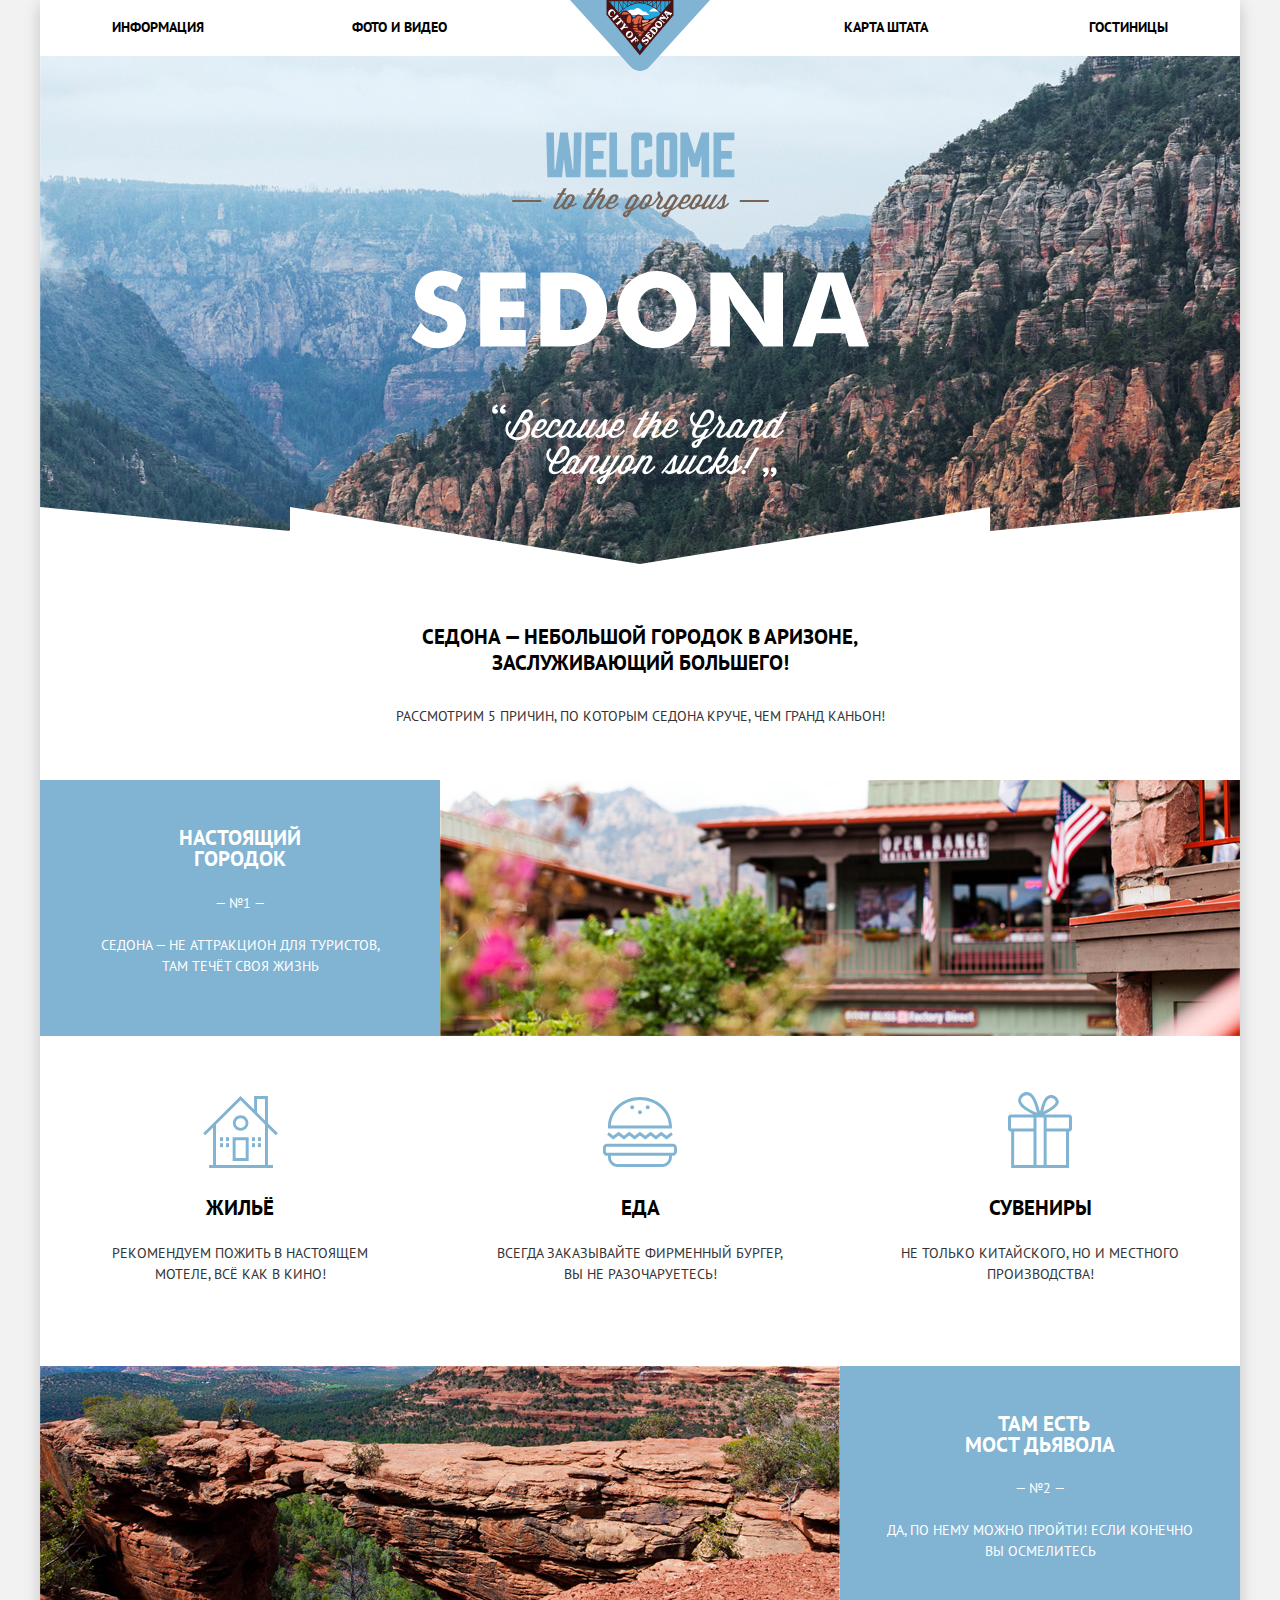
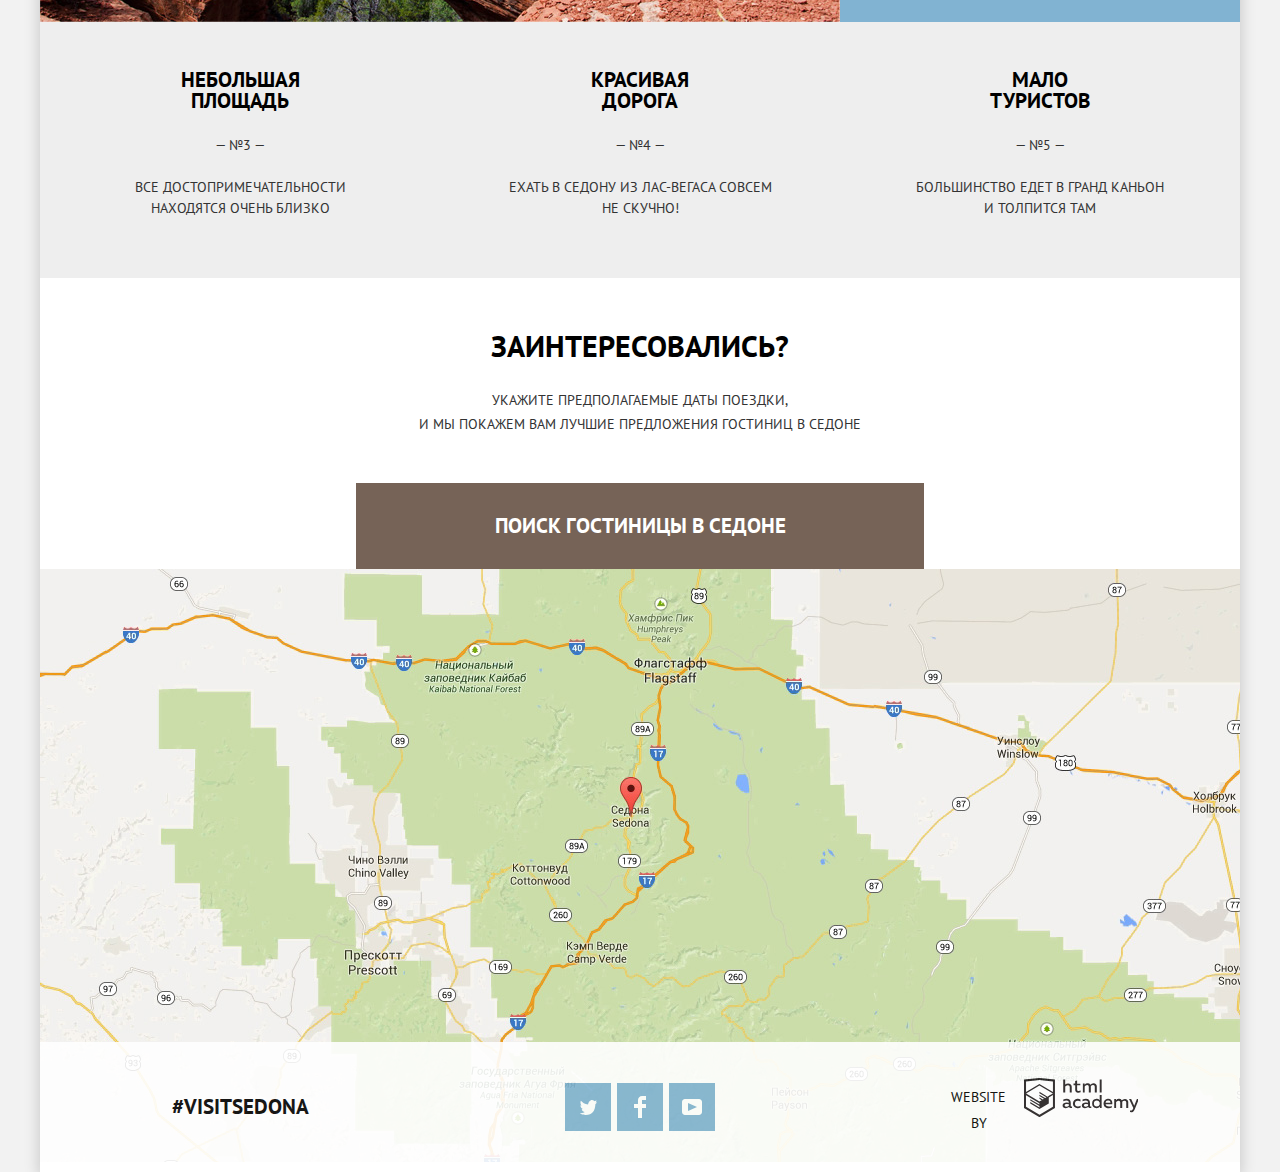
==== commit 3de609c0: "Исправление ошибок после первой защиты" ====
--- a/index.html
+++ b/index.html
@@ -6,11 +6,12 @@
     <title>HTML Academy: Седона</title>
     <link href="https://fonts.googleapis.com/css?family=PT+Sans:400,700&amp;subset=cyrillic" rel="stylesheet">
     <link href="css/normalize.css" rel="stylesheet">
-    <link rel="stylesheet" href="css/style.css">
+    <link rel="stylesheet" href="css/min.css">
 </head>
 
 <body>
     <div class="page-wrapper">
+        
         <header class="main-header">
             <nav class="main-navigation">
                 <a class="main-header-logo">
@@ -90,17 +91,14 @@
                         </div>
                     </li>
                 </ol>
+            </section>
 
-            </section>
             <section class="main-booking">
                 <b>Заинтересовались?</b>
                 <p>Укажите предполагаемые даты поездки,<br> и мы покажем вам лучшие предложения гостиниц в Седоне
                 </p>
                 <button type="button" class="button button-open-form">Поиск гостиницы в Седоне</button>
-
-
-
-                <form action="https://echo.htmlacademy.ru" method="post" class="main-booking-form">
+                <form action="https://echo.htmlacademy.ru" method="post" class="main-booking-form booking-form-show">
                     <div class="date-arrival">
                         <label for="date-arrival">Дата заезда:</label>
                         <input type="text" name="date-arrival" id="date-arrival" value="24 апреля 2017"
@@ -148,16 +146,14 @@
                         </div>
                     </div>
                     <button class="button button-search" type="submit">Найти</button>
-
                 </form>
-
-
             </section>
-
-            <iframe
-                src="https://www.google.com/maps/embed?pb=!1m18!1m12!1m3!1d840536.6703309234!2d-112.47355274993978!3d34.62068634574258!2m3!1f0!2f0!3f0!3m2!1i1024!2i768!4f13.1!3m3!1m2!1s0x872da132f942b00d%3A0x5548c523fa6c8efd!2z0KHQtdC00L7QvdCwLCDQkNGA0LjQt9C-0L3QsCA4NjMzNiwg0KHQqNCQ!5e0!3m2!1sru!2sru!4v1553081005906"
-                width="1200" height="593" allowfullscreen class="iframe-map"></iframe>
-
+            <div class="map-container">
+                <img src="img/map.jpg" width="1200" height="593" alt="Карта Sedona" class="image-map">
+                <iframe
+                    src="https://www.google.com/maps/embed?pb=!1m18!1m12!1m3!1d840536.6703309234!2d-112.47355274993978!3d34.62068634574258!2m3!1f0!2f0!3f0!3m2!1i1024!2i768!4f13.1!3m3!1m2!1s0x872da132f942b00d%3A0x5548c523fa6c8efd!2z0KHQtdC00L7QvdCwLCDQkNGA0LjQt9C-0L3QsCA4NjMzNiwg0KHQqNCQ!5e0!3m2!1sru!2sru!4v1553081005906"
+                    width="1200" height="593" allowfullscreen class="iframe-map"></iframe>
+            </div>
         </main>
 
         <footer class="main-footer">
@@ -172,8 +168,6 @@
                 <li><a class="social-button youtube" title="Наш канал на YouTube" href="#"
                         aria-label="Наш канал на YouTube"></a></li>
             </ul>
-
-
             <div class="footer-copyright">
                 <b>Website by</b>
                 <a class="footer-img-link" title="Профессиональный HTML и CSS, уровень 1"
@@ -185,14 +179,11 @@
                             d="M44.61,26.88a2,2,0,0,0,.55-0.1v1.33a3.25,3.25,0,0,1-1.18.21,1.67,1.67,0,0,1-1.67-1,4.84,4.84,0,0,1-3.14,1.08c-1.51,0-2.91-.83-2.91-2.55,0-2.13,2-2.79,3.71-2.79a11.08,11.08,0,0,1,2.17.25v-0.3c0-1-.76-1.77-2.19-1.77a7.42,7.42,0,0,0-3,.64v-1.7a10.21,10.21,0,0,1,3.19-.55c2.36,0,3.81,1.12,3.81,3.65v3a0.54,0.54,0,0,0,.49.59h0.17Zm-6.44-1.13A1.35,1.35,0,0,0,39.63,27h0.11a3.39,3.39,0,0,0,2.41-1V24.58a9.72,9.72,0,0,0-1.81-.21c-1,0-2.16.33-2.16,1.38h0Zm12.36-6.11a5,5,0,0,1,2.57.64V22a4.08,4.08,0,0,0-2.3-.7,2.75,2.75,0,1,0,0,5.49,5,5,0,0,0,2.43-.64v1.71a6.27,6.27,0,0,1-2.76.57A4.21,4.21,0,0,1,46,24.51q0-.21,0-0.41a4.32,4.32,0,0,1,4.18-4.46h0.38Zm12.17,7.24a2,2,0,0,0,.55-0.1v1.33a3.25,3.25,0,0,1-1.18.21,1.67,1.67,0,0,1-1.67-1,4.84,4.84,0,0,1-3.14,1.08c-1.51,0-2.91-.83-2.91-2.55,0-2.13,2-2.79,3.71-2.79a11.08,11.08,0,0,1,2.17.25v-0.3c0-1-.76-1.77-2.19-1.77a7.42,7.42,0,0,0-3,.64v-1.7a10.21,10.21,0,0,1,3.19-.55c2.36,0,3.81,1.12,3.81,3.65v3a0.54,0.54,0,0,0,.49.59h0.17Zm-6.44-1.13A1.35,1.35,0,0,0,57.73,27h0.11a3.39,3.39,0,0,0,2.41-1V24.58a9.72,9.72,0,0,0-1.81-.21c-1.06,0-2.16.33-2.16,1.38h0ZM73,16V28.2H71.35V26.88a3.88,3.88,0,0,1-3.19,1.54,4.4,4.4,0,0,1,0-8.78,3.81,3.81,0,0,1,3,1.3V16H73Zm-4.53,5.22a2.76,2.76,0,1,0,0,5.52A2.86,2.86,0,0,0,71.15,25V23A2.91,2.91,0,0,0,68.49,21.27ZM79,19.64c3.31,0,4.46,2.68,3.92,5.09H76.7c0.21,1.5,1.67,2.11,3.19,2.11a6.11,6.11,0,0,0,2.64-.59v1.6a7.14,7.14,0,0,1-3,.57C77,28.42,74.78,27,74.78,24a4.18,4.18,0,0,1,4-4.39H79Zm0.09,1.54a2.28,2.28,0,0,0-2.44,2.1v0.06H81.3A2,2,0,0,0,79.13,21.18Zm5.73,7V19.87h1.65v1a3.81,3.81,0,0,1,2.78-1.27A2.86,2.86,0,0,1,91.89,21a4.12,4.12,0,0,1,2.91-1.33A3.06,3.06,0,0,1,98,23V28.2h-1.9V23.05a1.59,1.59,0,0,0-1.42-1.75H94.42a2.8,2.8,0,0,0-2.07,1.12V28.2h-1.9V23.05A1.59,1.59,0,0,0,89,21.31H88.8a3,3,0,0,0-2.21,1.29v5.63H84.86Zm21.31-8.33h1.9l-3.91,9.46c-0.9,2.17-2.09,2.86-3.35,2.86a4.76,4.76,0,0,1-1.1-.14V30.46a2.86,2.86,0,0,0,.85.12c0.9,0,1.58-.64,2.07-1.9l0.17-.42-4-8.4h2l2.86,6.29ZM38.73,1.46V6.22a3.81,3.81,0,0,1,2.7-1.14,3.25,3.25,0,0,1,3.44,3.4v5.15H43V8.72a1.81,1.81,0,0,0-1.61-2h-0.3a2.93,2.93,0,0,0-2.32,1.39v5.52h-1.9V1.46h1.9ZM49.94,2.31v3h3V6.91h-3v3.81c0,1.1.5,1.46,1.58,1.46a4.49,4.49,0,0,0,1.69-.33v1.6A6.8,6.8,0,0,1,51,13.8a2.55,2.55,0,0,1-2.86-2.74V6.89H46.58V5.26h1.5V2.74Zm5.4,11.31V5.28H57v1A3.81,3.81,0,0,1,59.77,5a2.86,2.86,0,0,1,2.6,1.33A4.12,4.12,0,0,1,65.28,5,3.06,3.06,0,0,1,68.44,8.4v5.21h-1.9V8.46a1.59,1.59,0,0,0-1.42-1.75H64.89a2.8,2.8,0,0,0-2.07,1.12v5.78h-1.9V8.46A1.59,1.59,0,0,0,59.5,6.71H59.27A3,3,0,0,0,57.06,8v5.63H55.34ZM71.17,1.45H73V13.6H71.17V1.45ZM14.71,0H14.55L0,1.54V28.21l14.55,8.66,14.55-8.66V1.54Zm12.5,27.1L14.55,34.64,1.9,27.12V16.18l12.59,7.5V25L5.86,19.9v1.31l8.68,5.21v1.39L5.87,22.65V24l8.68,5.21,8.75-5.24V18.31L27.2,16V27.12Zm0-12.53-3.48,2-1.6,1L14.51,13v1.31L21,18.23H21l-0.14.09-1,.54-5.37-3.2V17l4.24,2.52-1,.67-3.2-1.9v1.31l2.1,1.24L14.5,22.1,2,14.65,14.51,7.11Zm0-1.32L14.49,5.76,1.91,13.25v-10L14.56,1.92,27.21,3.25v10h0Z"
                             transform="translate(0 -0.02)" />
                     </svg>
-
                 </a>
             </div>
-
         </footer>
     </div>
-
-    <script src="js/script.js"></script>
+    <script src="js/min-script.js"></script>
 </body>
 
 </html>--- a/css/min.css
+++ b/css/min.css
@@ -0,0 +1 @@
+body{margin:0;padding:0;font-family:"PT Sans",Arial,sans-serif;font-size:14px;line-height:21px;font-weight:400;color:#333;text-transform:uppercase;text-align:center;background-color:#f2f2f2}a{text-decoration:none}.visually-hidden{position:absolute;clip:rect(0 0 0 0);width:1px;height:1px;margin:-1px}.page-wrapper{position:relative;margin:0 auto;background-color:#fff;width:1200px;-webkit-box-shadow:0 5px 15px 0 rgba(0,1,1,.2);box-shadow:0 5px 15px 0 rgba(0,1,1,.2)}.main-header-logo{position:absolute;z-index:6;left:50%;width:140px;height:71px;margin-left:-70px}.main-navigation{display:block;font-size:14px;line-height:26px;font-weight:700;color:#000;min-height:56px}.site-navigation{display:-webkit-box;display:-ms-flexbox;display:flex;-ms-flex-wrap:wrap;flex-wrap:wrap;-webkit-box-align:center;-ms-flex-align:center;align-items:center;list-style:none;margin:0;padding:0}.site-navigation li{-webkit-box-sizing:border-box;box-sizing:border-box;width:240px;text-align:left;padding-top:14px;padding-bottom:16px;padding-left:72px}.site-navigation li:nth-child(4n+4){padding-right:72px;padding-left:0;text-align:right}.site-navigation li:nth-child(4n+3){margin-left:240px;text-align:right;padding-right:72px;padding-left:0}.site-navigation a{color:#000}.site-navigation a:hover,.site-navigation a:focus{color:#81b3d2}.site-navigation a:active{color:rgba(0,0,0,.3)}.welcome-img{position:relative;background-color:#dbeaf2;background-image:url(../img/background-photo.jpg);background-position:center -56px;background-repeat:no-repeat;height:432px;padding-top:76px}.welcome-img img{display:block;width:459px;height:353px;margin-left:auto;margin-right:auto}.welcome-img::after{content:"";position:absolute;bottom:0;z-index:5;width:100%;height:57px;left:0;background-image:url(../img/polygon-maska.svg);background-size:100% 57px;background-repeat:no-repeat}.main-features{background-color:#fff;padding-top:60px;display:-webkit-box;display:-ms-flexbox;display:flex;-webkit-box-align:center;-ms-flex-align:center;align-items:center;-webkit-box-orient:vertical;-webkit-box-direction:normal;-ms-flex-direction:column;flex-direction:column;width:1200px}.main-features b{font-size:21px;line-height:26px;font-weight:700;color:#000;width:460px;text-align:center}.main-features h2{font-size:14px;line-height:26px;font-weight:400;color:#333;margin-top:27px;margin-bottom:51px}.main-features-list,.sublists li{list-style:none}.main-features-list{display:-webkit-box;display:-ms-flexbox;display:flex;-ms-flex-wrap:wrap;flex-wrap:wrap;min-height:256px}.feature{width:400px;-webkit-box-sizing:border-box;box-sizing:border-box;padding-top:26px;text-align:center}.real-town .feature{padding:26px 55px 0 55px}.real-town h3{padding:21px 50px 24px 50px;margin:0 0 0 0}.real-town p{padding:21px 0 14px 0;margin:0 0 0 0}.bridge .feature{padding:26px 45px 0 45px}.bridge h3{padding:21px 50px 23px 50px;margin:0 0 0 0;text-indent:8px}.bridge p{padding:21px 0 14px 0;margin:0 0 0 0}.small-area .feature,.road .feature,.tourists .feature{padding:26px 55px 0 55px}.small-area h3,.road h3,.tourists h3{padding:21px 70px 24px 70px;margin:0 0 0 0}.small-area p,.road p,.tourists p{padding:21px 10px 14px 10px;margin:0 0 0 0}.tourists p{padding:21px 17px 14px 17px}.features-list{margin:0;padding:0;list-style:none;display:-webkit-box;display:-ms-flexbox;display:flex;-ms-flex-wrap:wrap;flex-wrap:wrap;width:1200px}.bridge .feature{-webkit-box-ordinal-group:2;-ms-flex-order:1;order:1}.sublists{display:-webkit-box;display:-ms-flexbox;display:flex;width:1200px;margin:0;padding:0;list-style:none;min-height:330px}.features-list li:nth-child(1).main-features-list,.features-list li:nth-child(2).main-features-list{background-color:#81b3d2;color:#fff}b.list-number{color:#fff;font-size:14px;line-height:21px;font-weight:400}b.list-number-black{color:#333;font-size:14px;line-height:21px;font-weight:400}.main-features-list h3{font-size:21px;line-height:21px;font-weight:700}li.main-features-list:nth-child(n+3) h3{color:#000}.sublists li,.main-features-list ul{color:#333;background-color:#fff}.sublists h4{display:inline-block;margin:0;padding:0;margin-top:161px;margin-bottom:25px;font-size:21px;line-height:21px;font-weight:700;color:#000;width:150px;vertical-align:middle}.sublists p{display:inline-block;margin:0;padding:0 0 10px 0;width:290px;vertical-align:middle}.main-features-house{background-image:url(../img/housing.svg);background-repeat:no-repeat;background-position:center 60px}.main-features-food{background-image:url(../img/gifts.svg);background-repeat:no-repeat;background-position:center 61px}.main-features-gift{background-image:url(../img/food.svg);background-repeat:no-repeat;background-position:center 56px}.small-area,.road,.tourists{background-color:#eee}.main-booking{position:relative;margin:0 auto;padding-top:50px;width:568px}.main-booking b{font-size:30px;line-height:36px;font-weight:700;color:#000}.main-booking>p{line-height:24px;display:inline-block;padding-top:10px;padding-bottom:33px;vertical-align:middle}.button{font:inherit;text-align:center;vertical-align:middle;text-transform:uppercase;font-size:21px;line-height:26px;font-weight:700;color:#fff;border:0}.button-open-form{width:568px;min-height:86px;background-color:#766357;text-decoration:none;padding:30px 10px 30px 10px;-webkit-box-sizing:border-box;box-sizing:border-box;font-weight:700}.button-open-form:hover,.button-open-form:focus{background-color:#604e43}.button-open-form:active{background-color:#503e33;color:rgba(255,255,255,.3)}.main-booking-form{position:absolute;display:none;-webkit-box-sizing:border-box;box-sizing:border-box;width:100%;min-height:395px;background-color:#fff;font:inherit;font-size:14px;line-height:26px;font-weight:700;text-align:left;color:#000;padding:55px;z-index:2}.booking-form-show{display:-webkit-box;display:-ms-flexbox;display:flex;-webkit-box-orient:vertical;-webkit-box-direction:normal;-ms-flex-direction:column;flex-direction:column;-webkit-box-sizing:border-box;box-sizing:border-box;-webkit-animation:bounce .6s;animation:bounce .6s}.input-error{outline:2px solid #bb0606;outline-offset:-2px}.form-error{-webkit-animation:shake .6s;animation:shake .6s}@-webkit-keyframes bounce{0%{-webkit-transform:translateY(-300px);transform:translateY(-300px)}70%{-webkit-transform:translateY(30px);transform:translateY(30px)}90%{-webkit-transform:translateY(-10px);transform:translateY(-10px)}to{-webkit-transform:translateY(0);transform:translateY(0)}}@keyframes bounce{0%{-webkit-transform:translateY(-300px);transform:translateY(-300px)}70%{-webkit-transform:translateY(30px);transform:translateY(30px)}90%{-webkit-transform:translateY(-10px);transform:translateY(-10px)}to{-webkit-transform:translateY(0);transform:translateY(0)}}@-webkit-keyframes shake{0%,to{-webkit-transform:translateX(0);transform:translateX(0)}10%,30%,50%,70%,90%{-webkit-transform:translateX(-10px);transform:translateX(-10px)}20%,40%,60%,80%{-webkit-transform:translateX(10px);transform:translateX(10px)}}@keyframes shake{0%,to{-webkit-transform:translateX(0);transform:translateX(0)}10%,30%,50%,70%,90%{-webkit-transform:translateX(-10px);transform:translateX(-10px)}20%,40%,60%,80%{-webkit-transform:translateX(10px);transform:translateX(10px)}}.date-arrival{position:relative;display:-webkit-box;display:-ms-flexbox;display:flex;-webkit-box-pack:justify;-ms-flex-pack:justify;justify-content:space-between;-webkit-box-align:center;-ms-flex-align:center;align-items:center;margin-bottom:29px;-webkit-box-sizing:border-box;box-sizing:border-box;width:458px}.date-departure{position:relative;display:-webkit-box;display:-ms-flexbox;display:flex;-webkit-box-pack:justify;-ms-flex-pack:justify;justify-content:space-between;-webkit-box-align:center;-ms-flex-align:center;align-items:center;margin-bottom:30px;-webkit-box-sizing:border-box;box-sizing:border-box;width:458px}.date-arrival label{width:112px}.date-departure label{width:112px}.date-arrival input,.date-departure input{font:inherit;font-size:14px;line-height:26px;font-weight:700;text-align:left;color:#000;text-transform:uppercase;background-color:#f2f2f2;width:346px;height:38px;padding-left:12px;padding-right:35px;border:0;-webkit-box-sizing:border-box;box-sizing:border-box}.date-arrival input:hover,.date-departure input:hover{background-color:#ebebeb;border:0}.date-arrival input:focus,.date-departure input:focus{background-color:#fff;outline:2px solid #e5e5e5;outline-offset:-2px}.button-calendar{position:absolute;top:8px;right:9px;background-color:#f2f2f2;outline-color:#e5e5e5;opacity:.3;background-position:center center;border:0;-webkit-box-sizing:border-box;box-sizing:border-box;width:21px;height:22px;padding:0}.button-calendar:hover{opacity:1}.button-calendar:active{fill:#81b3d2}.booking-number{display:-webkit-box;display:-ms-flexbox;display:flex;margin-bottom:54px;-webkit-box-pack:justify;-ms-flex-pack:justify;justify-content:space-between}.booking-adults label{width:112px}.booking-kids label{width:65px}.booking-adults{display:-webkit-box;display:-ms-flexbox;display:flex;-webkit-box-align:center;-ms-flex-align:center;align-items:center}.booking-kids{display:-webkit-box;display:-ms-flexbox;display:flex;-webkit-box-align:center;-ms-flex-align:center;align-items:center}.booking-adults input,.booking-kids input{font:inherit;font-size:14px;line-height:26px;font-weight:700;text-align:center;color:#000;text-transform:uppercase;background-color:#f2f2f2;width:38px;height:38px;border:0;padding:0;-webkit-box-sizing:border-box;box-sizing:border-box}.booking-adults input:hover,.booking-kids input:hover{background-color:#ebebeb;border:0}.booking-adults input:focus,.booking-kids input:focus{background-color:#fff;border:2px solid #e5e5e5;outline-color:#e5e5e5}.button-minus,.button-plus{position:relative;width:38px;height:38px;color:rgba(0,1,1,.2);background-color:#f2f2f2;font-size:0;font-weight:700;border:0;margin:0}.button-minus::before,.button-plus::before,.button-plus::after{content:"";position:absolute;left:13px;top:18px;width:11px;height:3px;background-color:#a9a9a9}.button-plus::after{-webkit-transform:rotate(90deg);-ms-transform:rotate(90deg);transform:rotate(90deg)}.button-minus:hover::before,.button-plus:hover::before,.button-plus:hover::after{background-color:#000}.button-minus:active::before,.button-plus:active::before,.button-plus:active::after{background-color:#81b3d2}.button-minus:active,.button-plus:active{outline-color:#f2f2f2}.button-search{width:458px;height:58px;background-color:#81b3d2}.button-search:hover,.button-search:focus{background-color:#669ec0}.button-search:active{background-color:#5496bd;color:rgba(255,255,255,.3)}.map-container{position:relative;width:1200px;height:593px}.iframe-map{position:relative;border:0;frameborder:0;display:block;z-index:1}.image-map{position:absolute;width:1200px;height:593px;top:0;left:0;z-index:0}.main-footer{position:relative;display:-webkit-box;display:-ms-flexbox;display:flex;background-color:#fff;opacity:.9;width:1200px;min-height:120px;-webkit-box-align:center;-ms-flex-align:center;align-items:center;margin-top:-120px;padding:36px 0 36px 0;-webkit-box-sizing:border-box;box-sizing:border-box;z-index:2}.link-visit{width:400px;text-align:center}.footer-social{margin:0;padding:0;display:-webkit-box;display:-ms-flexbox;display:flex;width:400px;list-style:none;-webkit-box-pack:center;-ms-flex-pack:center;justify-content:center}.footer-copyright{display:-webkit-box;display:-ms-flexbox;display:flex;width:400px;-webkit-box-pack:center;-ms-flex-pack:center;justify-content:center}a.footer-link{font-size:21px;line-height:26px;font-weight:700;color:#000}.footer-social li{list-style:none;width:46px;height:48px}.footer-social .social-button{display:block;background-color:#81b3d2;width:46px;height:48px;position:relative;cursor:pointer}a.social-button:hover,a.social-button:focus{background-color:#669ec0}a.social-button:active{background-color:#5496bd}.twitter::before{content:"";position:absolute;background-image:url(../img/twitter.svg);background-repeat:no-repeat;background-position:center;width:46px;height:48px;left:0;top:0}.facebook::before{content:"";position:absolute;background-image:url(../img/fb-icon.svg);background-repeat:no-repeat;background-position:center;width:46px;height:48px;left:0;top:0}.youtube::before{content:"";position:absolute;background-image:url(../img/youtube.svg);background-repeat:no-repeat;background-position:center;width:46px;height:48px;left:0;top:0}.social-button:active::before{opacity:.3}.footer-social li:nth-child(2){margin-left:6px;margin-right:6px}.footer-copyright b{font-size:14px;line-height:26px;font-weight:400;color:#000;width:74px;margin-top:6px;margin-right:8px}a.footer-img-link{width:115px;height:41px}.htmlacademy{fill:#231f20}.htmlacademy:hover{fill:#81b3d2}.htmlacademy:active{fill:#bdbbbc}.site-navigation-current a,.site-navigation-current a:hover,.site-navigation-current a:focus,.site-navigation-current a:active{color:#766357}.form-choice-hotel{display:-webkit-box;display:-ms-flexbox;display:flex;font-size:14px;line-height:21px;font-weight:400;color:#fff;background-color:#345568;background-image:url(../img/filter-background.jpg);background-repeat:no-repeat;background-position:0 -66px;width:1200px;min-height:190px;padding-top:27px}.form-choice-hotel fieldset{margin:0;padding:0;-webkit-margin-start:0;margin-inline-start:0;display:-webkit-box;display:-ms-flexbox;display:flex;-webkit-box-orient:vertical;-webkit-box-direction:normal;-ms-flex-direction:column;flex-direction:column;border:0}.form-choice-hotel fieldset:nth-child(1){margin-left:72px;width:240px;text-align:left}.form-choice-hotel fieldset:nth-child(2){margin-left:15px;width:240px;text-align:left}.form-choice-hotel fieldset:nth-child(3){margin-left:244px;width:240px}.form-choice-hotel legend{font-size:16px;line-height:21px;font-weight:700;text-align:left}.checkbox-title{margin-bottom:25px}.checkboxes{margin-bottom:25px;position:relative}.infrastructure .checkbox{padding-left:39px;cursor:pointer}.housing-type .checkbox{padding-left:41px;cursor:pointer}.checkboxes input[type=checkbox]:focus+.checkbox-indicator{outline:1px dashed #fff;outline-offset:2px}.checkboxes input[type=checkbox]+.checkbox-indicator{position:absolute;top:-1px;left:0;width:23px;height:23px;background-image:url(../img/checkbox-off.svg)}.checkboxes input[type=checkbox]:checked+.checkbox-indicator{position:absolute;top:-1px;left:0;width:27px;height:23px;background-image:url(../img/checkbox-on.svg)}.checkboxes input[type=checkbox]:disabled+.checkbox-indicator{position:absolute;top:-1px;left:0;width:23px;height:23px;background-image:url(../img/checkbox-off-disabled.svg)}.checkboxes input[type=checkbox]:disabled:checked+.checkbox-indicator{position:absolute;top:-1px;left:0;width:27px;height:23px;background-image:url(../img/checkbox-on-disabled.svg)}.filter-range{width:317px;padding-top:10px;color:#fff;text-transform:uppercase}.price-controls{position:relative;margin-left:-1px;height:32px;margin-bottom:20px;font-size:0;border:2px solid #fff;border-radius:2px}.price-controls::after{content:"";position:absolute;top:5px;left:50%;width:2px;height:22px;background:#fff}.price-controls label{display:inline-block;font-size:14px;line-height:21px;vertical-align:middle;padding-top:5px;cursor:pointer}.price-controls .min-price,.price-controls .max-price{width:113px;padding-left:42px}.price-controls .max-price{width:128px;padding-left:27px}.price-controls input{width:50px;margin:0;color:inherit;font:inherit;background:0 0;border:0}.range-controls{position:relative;margin-bottom:32px}.range-controls .scale{height:2px;background:rgba(255,255,255,.3)}.range-controls .bar{width:80%;height:2px;background:#fff}.range-toggle{position:absolute;top:-9px;width:4px;height:4px;background:#ababab;border:8px solid #fff;border-radius:50%;-webkit-box-shadow:0 2px 1px 0 rgba(0,1,1,.2);box-shadow:0 2px 1px 0 rgba(0,1,1,.2);cursor:pointer}.range-toggle:hover{border:9px solid #fff}.range-toggle-min{left:0}.range-toggle-max{left:252px}.btn-transparent{display:block;margin-left:84px;padding:6px 34px 5px 34px;-webkit-box-sizing:border-box;box-sizing:border-box;width:137px;font-size:14px;line-height:21px;color:#fff;text-transform:uppercase;background:0 0;border:2px solid #fff;border-radius:2px;cursor:pointer}.btn-transparent:hover{color:#000;background:#fff}.sorting-block{display:-webkit-box;display:-ms-flexbox;display:flex;-webkit-box-align:end;-ms-flex-align:end;align-items:flex-end;margin-top:29px;margin-left:72px;margin-bottom:31px;margin-right:73px;-webkit-box-pack:justify;-ms-flex-pack:justify;justify-content:space-between}.sorting-subblock{display:-webkit-box;display:-ms-flexbox;display:flex;-webkit-box-align:baseline;-ms-flex-align:baseline;align-items:baseline}.search-result,.result-sorting{margin:0}.search-result{width:130px;font-size:21px;line-height:26px;font-weight:700;color:#000;text-align:left}.result-sorting{width:113px;margin-left:34px;font-size:12px;line-height:18px;font-weight:400;color:#000;text-align:left}.sorting{list-style:none;padding:0;margin:0;margin-left:1px;width:600px;display:-webkit-box;display:-ms-flexbox;display:flex;font-size:12px;line-height:18px;font-weight:400;-ms-flex-wrap:wrap;flex-wrap:wrap}.sorting li,.sorting-direction,.sorting-direction li{list-style:none;padding:0;margin:0}.sorting li{margin-right:33px}.sorting-price{color:#81b3d2;text-decoration:none}.sorting-type,.sorting-rate{color:rgba(0,0,0,.3);border-bottom:1px dotted #81b3d2;text-decoration:none}.sorting-type:hover,.sorting-rate:hover{color:#81b3d2;border-bottom:1px dotted #81b3d2}.sorting-type:active,.sorting-rate:active{color:#000;border:0}.sorting-direction{list-style:none;display:-webkit-box;display:-ms-flexbox;display:flex;width:34px;-webkit-box-pack:justify;-ms-flex-pack:justify;justify-content:space-between}.sorting-direction-up{fill:#cacaca}.sorting-direction-down{fill:#81b3d2}.direction:hover{fill:#231f20}.direction:active{fill:#81b3d2}.catalog-list{list-style:none;margin:0;padding:0;-webkit-margin-before:0;margin-block-start:0;-webkit-margin-after:0;margin-block-end:0}.catalog-category{font-size:21px;line-height:26px;font-weight:700;color:#000;text-align:left}.catalog-category:hover,.catalog-category:focus{color:#81b3d2}.catalog-category:active{color:rgba(0,0,0,.3)}.catalog-item{border-top:1px solid #e5e5e5;list-style:none;margin:0;padding:0;display:-webkit-box;display:-ms-flexbox;display:flex;-webkit-box-pack:justify;-ms-flex-pack:justify;justify-content:space-between;padding-top:25px;padding-bottom:24px;padding-right:73px}.catalog-left-side{display:-webkit-box;display:-ms-flexbox;display:flex}.catalog-item:nth-child(3){border-bottom:1px solid #e5e5e5}.catalog-first-column>h3{margin:0;padding:0;width:260px;text-align:left;-webkit-margin-before:0;margin-block-start:0;-webkit-margin-after:0;margin-block-end:0}.catalog-item-image{margin:0;padding:0;-webkit-margin-before:0;margin-block-start:0;-webkit-margin-after:0;margin-block-end:0;margin-top:5px;margin-left:72px;width:135px;margin-right:30px}.catalog-item b{font-size:14px;line-height:21px;font-weight:400;color:#333;text-align:left}.catalog-first-column{display:-webkit-box;display:-ms-flexbox;display:flex;-webkit-box-orient:vertical;-webkit-box-direction:normal;-ms-flex-direction:column;flex-direction:column;text-align:left}.catalog-sub-column{display:-webkit-box;display:-ms-flexbox;display:flex;margin-top:7px}.catalog-second-column{margin-left:0;-ms-flex-item-align:end;align-self:flex-end;text-align:left}.catalog-third-column{margin-left:6px;-ms-flex-item-align:end;align-self:flex-end;text-align:left}.catalog-fourth-column{-webkit-box-align:end;-ms-flex-align:end;align-items:flex-end;text-align:right;display:-webkit-box;display:-ms-flexbox;display:flex;-webkit-box-orient:vertical;-webkit-box-direction:normal;-ms-flex-direction:column;flex-direction:column;-webkit-box-pack:justify;-ms-flex-pack:justify;justify-content:space-between;width:110px;height:91px;margin-top:4px}.catalog-item-rating{color:#666;font-size:14px;line-height:21px;text-align:center;background-color:#f2f2f2;width:110px;-webkit-box-sizing:border-box;box-sizing:border-box;margin:0;padding:0;-webkit-margin-before:0;margin-block-start:0;-webkit-margin-after:0;margin-block-end:0;padding-top:3px;padding-bottom:3px;padding-left:4px}.catalog-stars{margin:0;padding:0;-webkit-margin-before:0;margin-block-start:0;-webkit-margin-after:0;margin-block-end:0;margin-right:-1px}.catalog-stars img{margin-left:2px}.button-details{display:block;vertical-align:middle;width:110px;background-color:#81b3d2;font-size:14px;line-height:21px;padding-top:3px;padding-bottom:3px;margin-top:14px}.button-details:hover{background-color:#669ec0}.button-details:active{background-color:#5496bd;color:rgba(255,255,255,.3)}.button-booking{display:block;vertical-align:middle;width:142px;background-color:#766357;font-size:14px;line-height:21px;padding-top:3px;padding-bottom:3px;margin-top:14px}.button-booking:hover{background-color:#604e43}.button-booking:active{background-color:#503e33;color:rgba(255,255,255,.3)}.hotels-footer{margin-top:0}